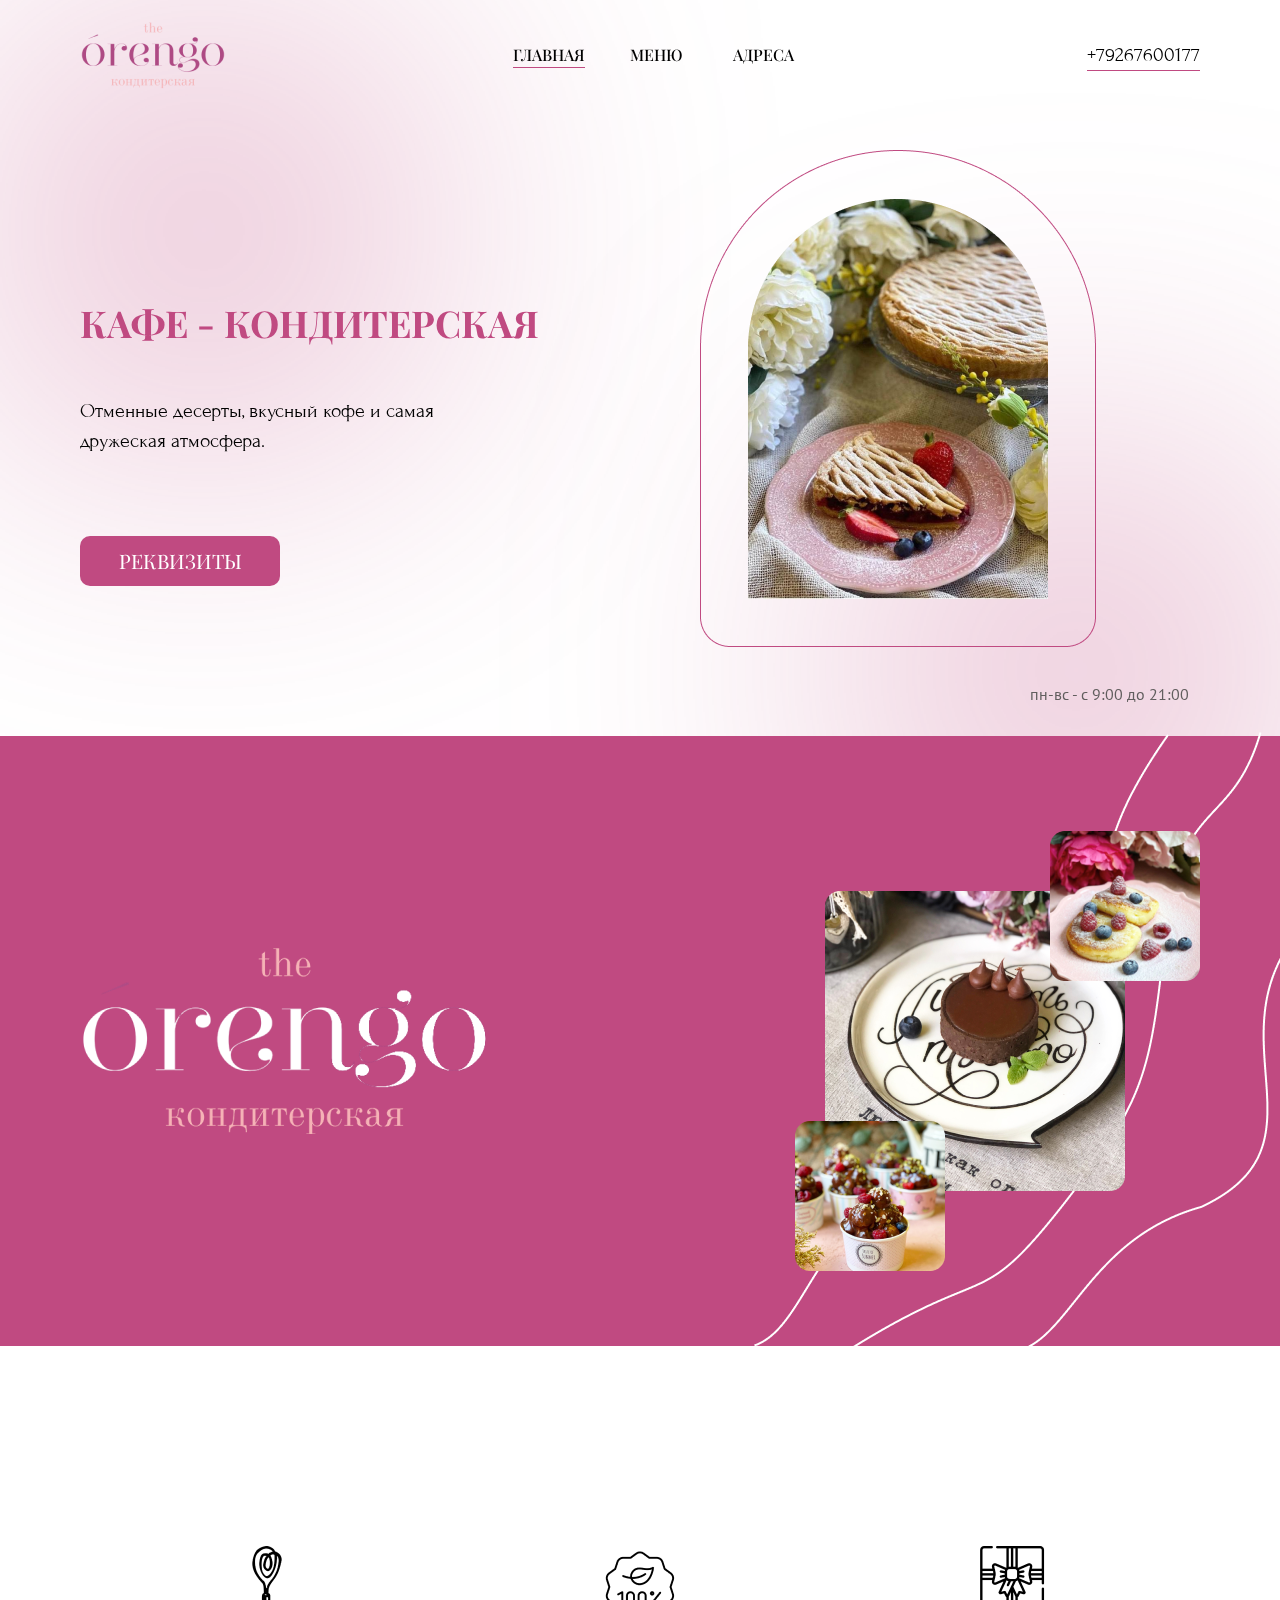
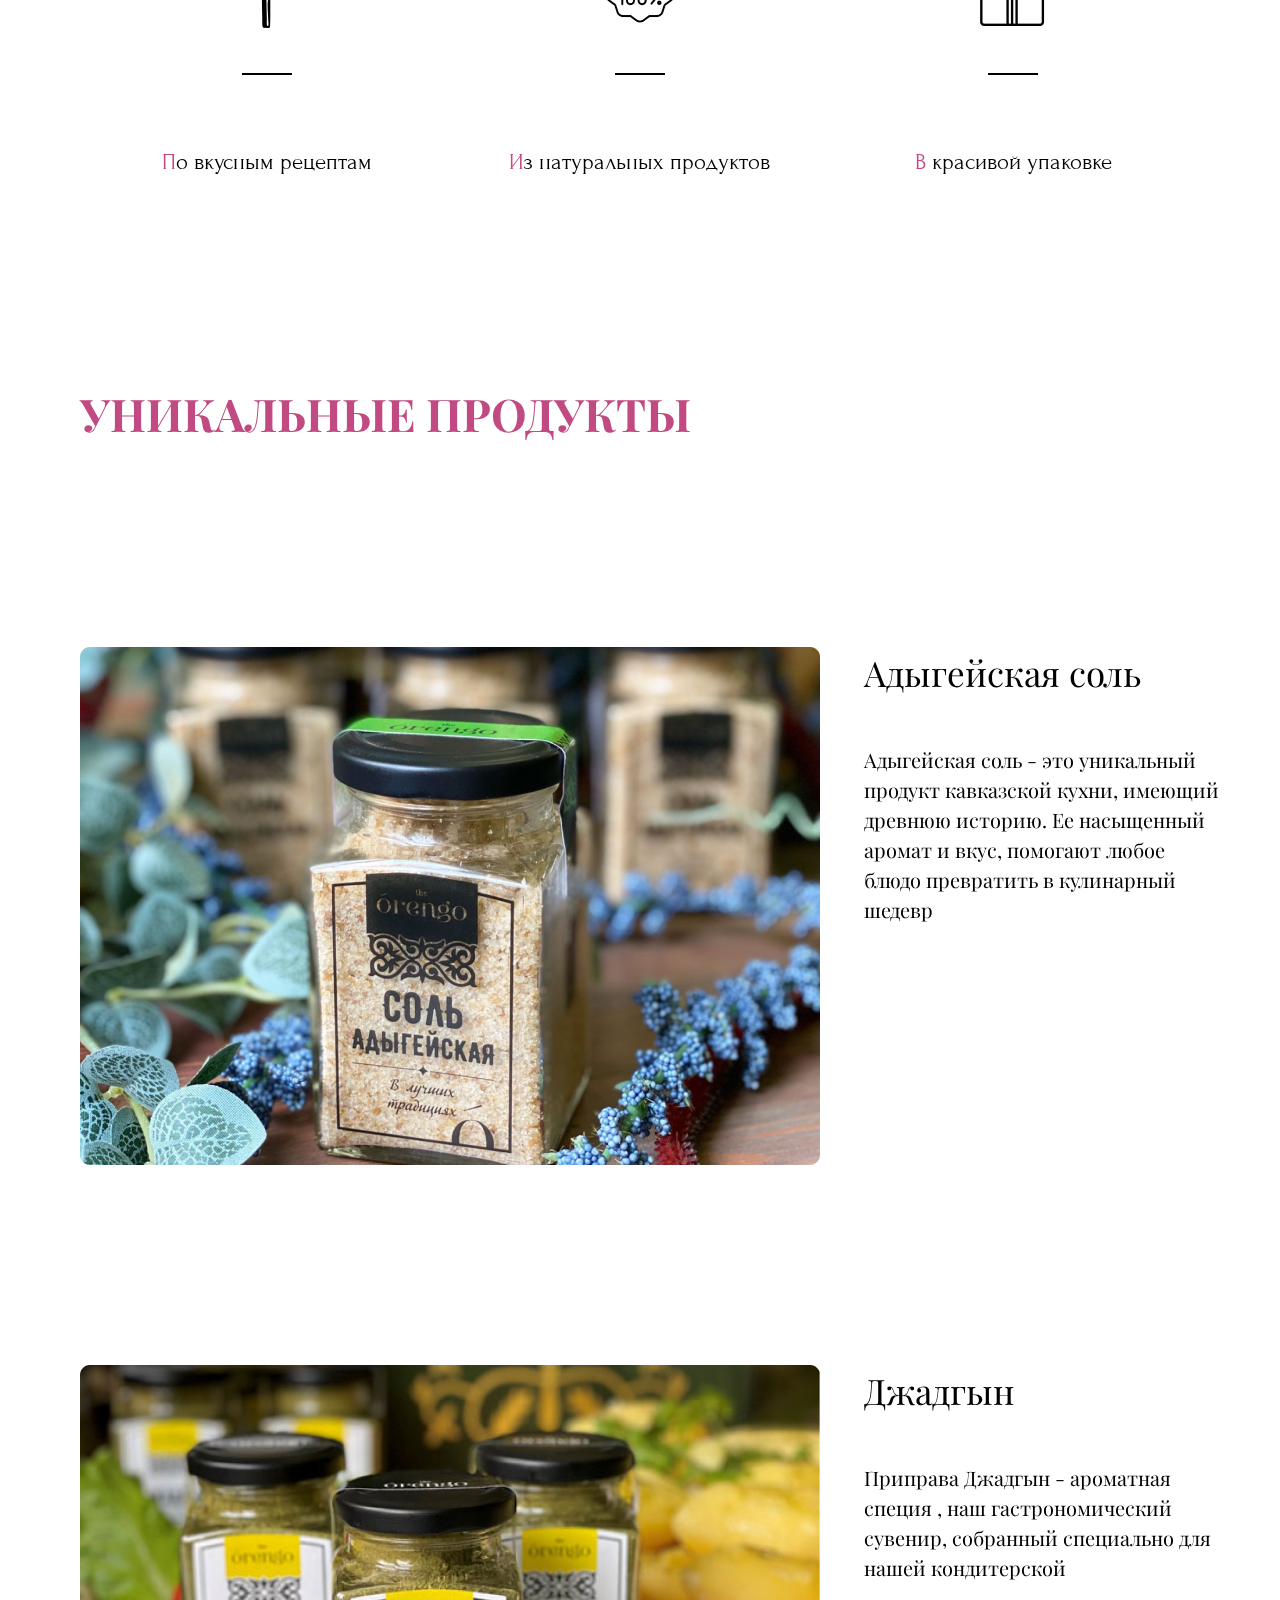
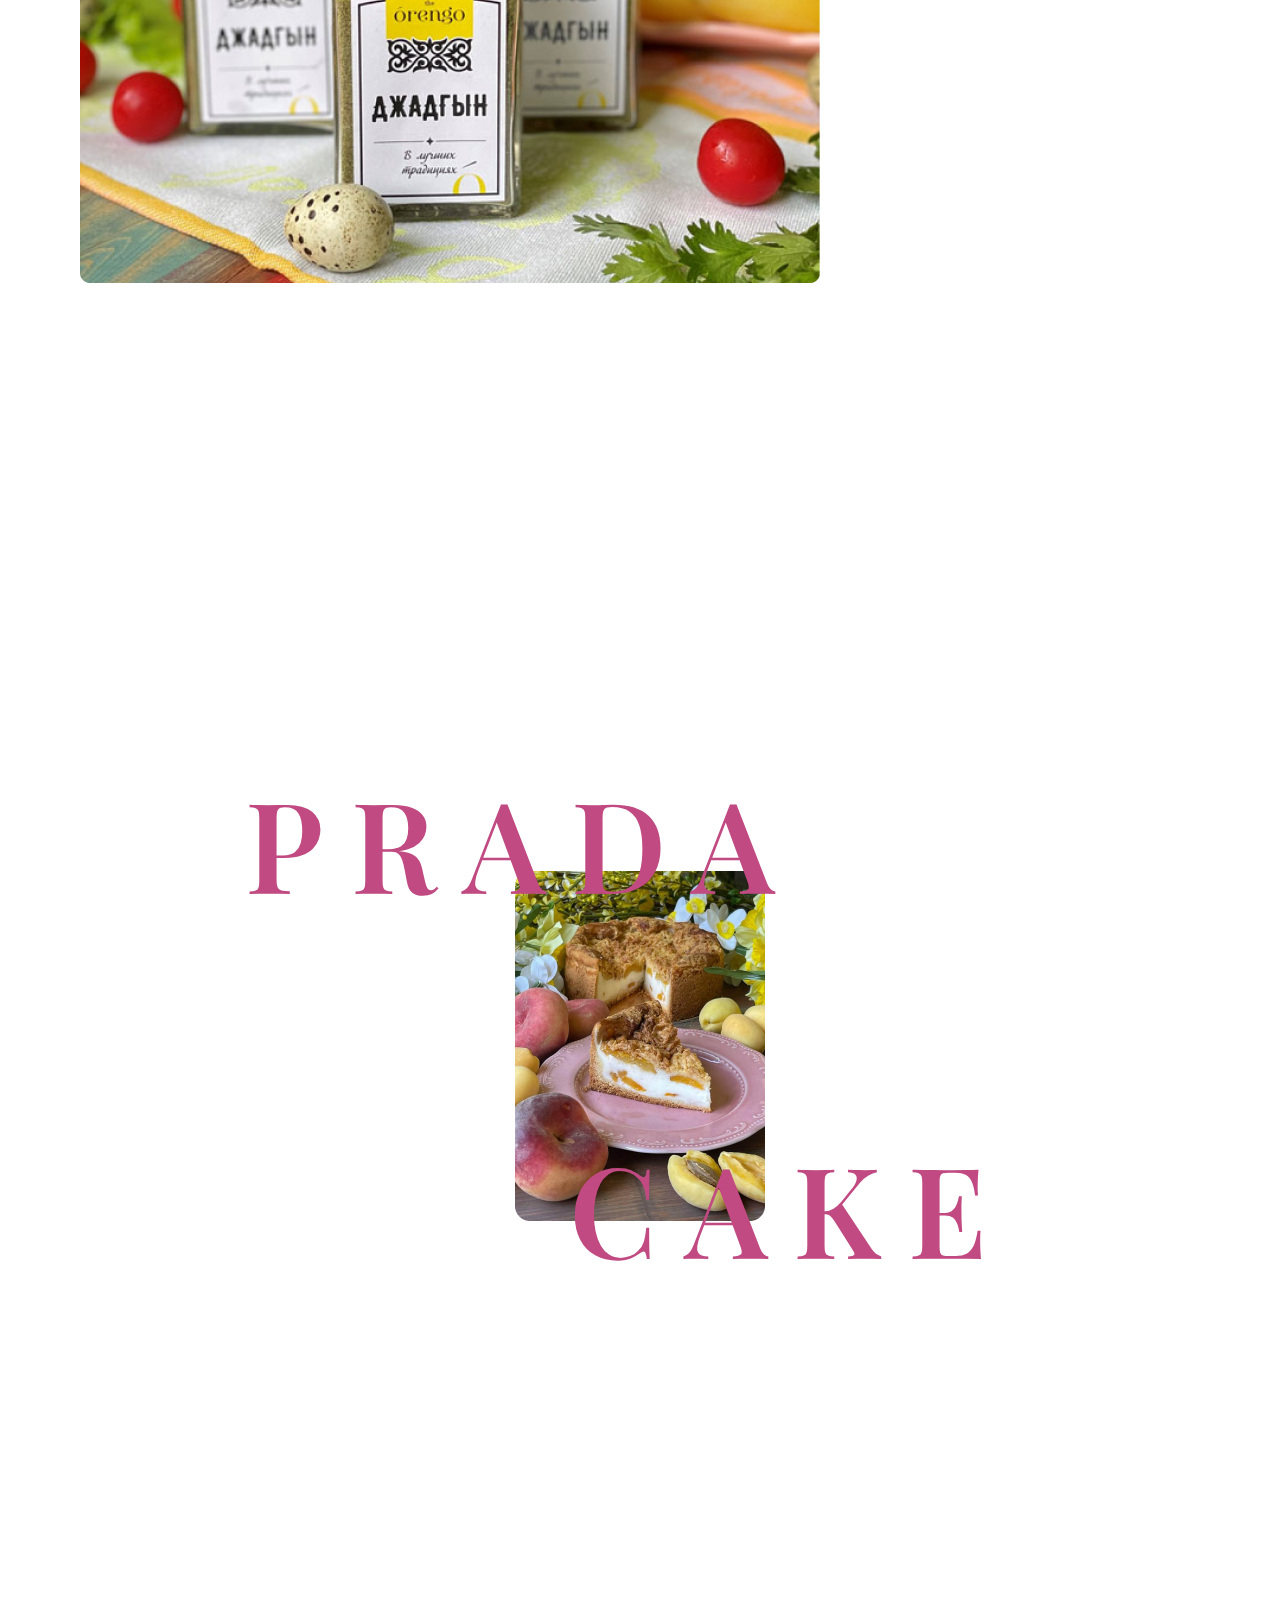
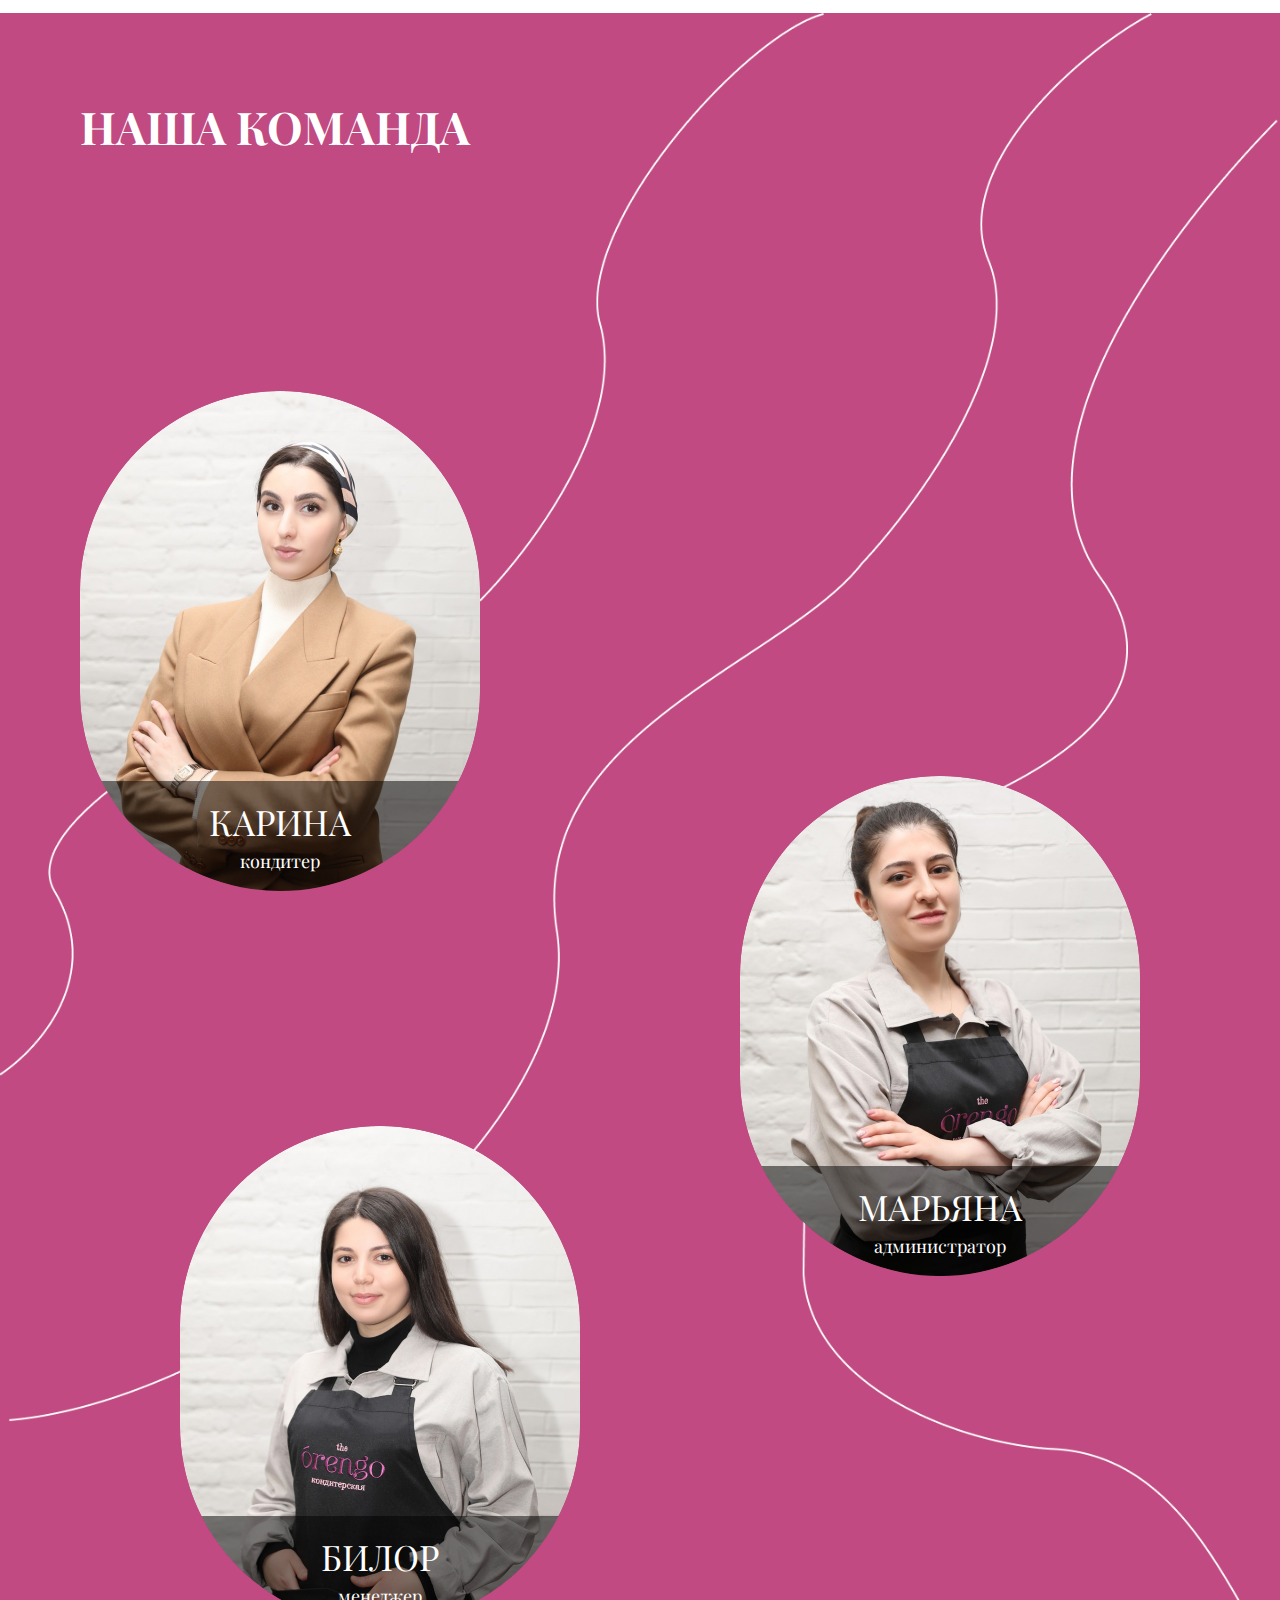
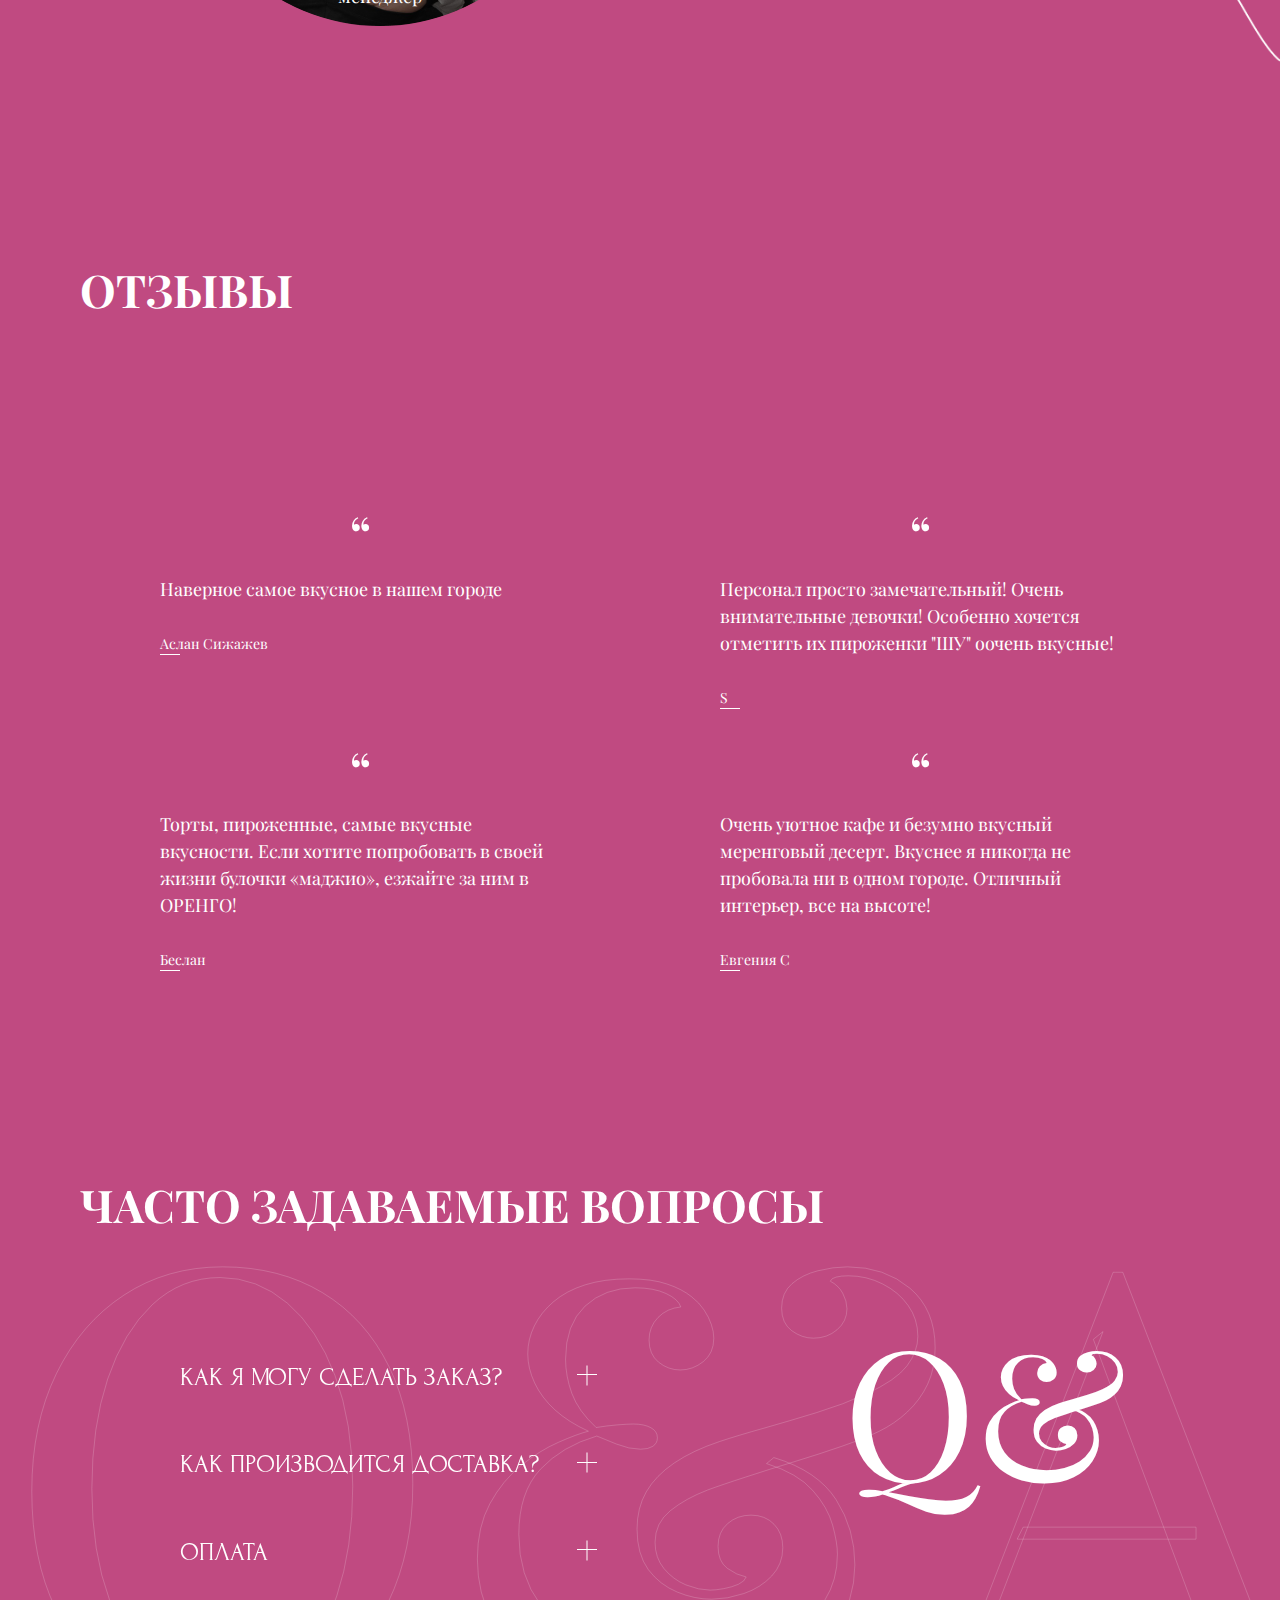
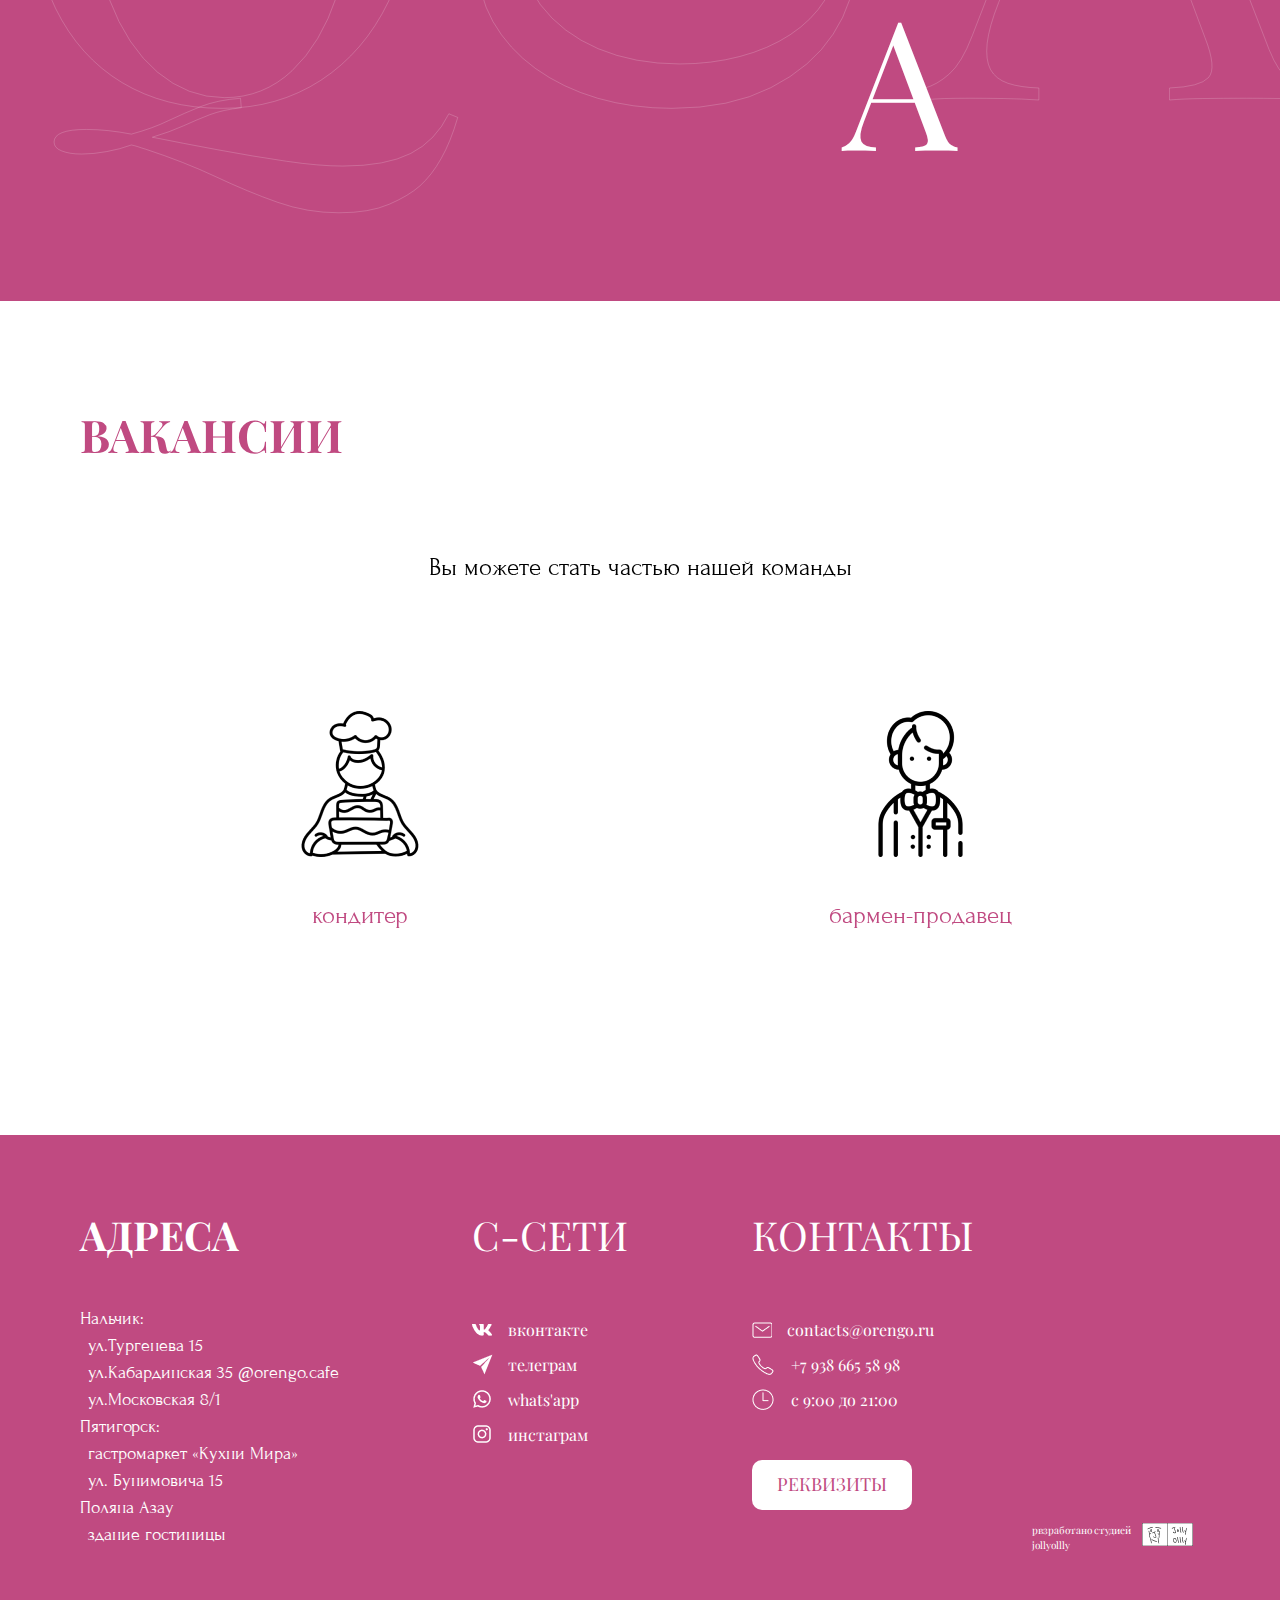
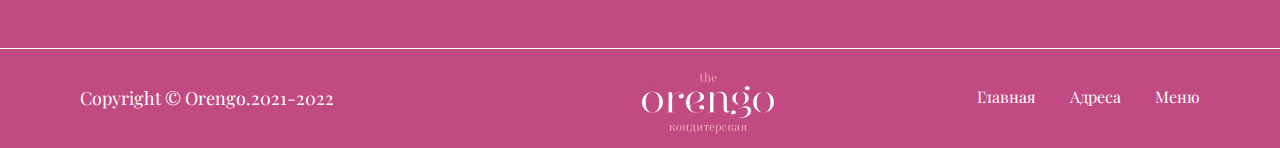
==== index.html @ 6278e7e8 "Add files via upload" ====
<!DOCTYPE html>
<html lang="ru">
<head>
	<meta charset="UTF-8">
	<meta name="viewport" content="width=device-width, initial-scale=1.0">
	<title>Orengo</title>
	<link rel="stylesheet" href="css/general.css">
	<link rel="stylesheet" href="css/main.css">
	<link rel="stylesheet" href="css/responsive.css">
	<link rel="stylesheet" type="text/css" href="slick/slick.css"/>
	<link rel="stylesheet" type="text/css" href="slick/slick-theme.css"/>
	<style>
		::-webkit-scrollbar-button {
		background-image:url('');
		background-repeat:no-repeat;
		width:3px;
		height:0px
		}

		::-webkit-scrollbar-track {
		background-color:rgba(225, 225, 225, 225);
		}

		::-webkit-scrollbar-thumb {
			-webkit-border-radius: 0px;
			border-radius: 50px;
			background-color: rgba(0,0,0,0.5);		
		}

		::-webkit-resizer{
		background-image:url('');
		background-repeat:no-repeat;
		width:3px;
		height:0px
		}

		::-webkit-scrollbar{
			width: 8px;
			height: 10px;
		}
	</style>
</head>
<body>
	<header class="header" id="header">
		<div class="container">
			<div class="header__mobile-btn"><span></span></div>
			<div class="header__wrap">
				<a href="index.html" class="header__logo">
					<span class="header__img"></span>
				</a>

				<nav class="header__nav">
					<ul>
						<a href="index.html" class="header__a header__a-active"><li>Главная</li></a>
						<a href="menu.html" class="header__a"><li>Меню</li></a>
						<a href="#" class="header__a"><li>Адреса</li></a>
					</ul>
				</nav>
				<a href='tel:+79604298000' class="header__phone">
					+79267600177
				</a>
			</div>
			
		</div>
	</header>

	<div class="background">
		<div class="background__blur"></div>
		<div class="background__blur"></div>
	</div>

	<div class="popup__bcg"></div>
	<div class="popup">
		<div class="popup__btn"><span></span></div>
		<h1 class="popup__title">Реквизиты</h1>
		<div class="popup__text-wrap">
			<p class="popup__text"><span class="popup__bold">ООО "ЭФСТОРИ"</span></p>
			<p class="popup__text"><span class="popup__bold">Расчётный счёт:</span></p>
			<p class="popup__text">40702810460330003728</p>
			<p class="popup__text"><span class="popup__bold">ИНН:</span> 0725025394</p>
			<p class="popup__text"><span class="popup__bold">КПП:</span> 072501001</p>
			<p class="popup__text"><span class="popup__bold">ОГРН:</span> 1180726005822</p>
			<p class="popup__text"><span class="popup__bold">Банк:</span> СТАВРОПОЛЬСКОЕ ОТДЕЛЕНИЕ N5230 ПАО СБЕРБАНК</p>
			<p class="popup__text"><span class="popup__bold">БИК:</span> 040702615</p>
			<p class="popup__text"><span class="popup__bold">Кор. счёт:</span></p>
			<p class="popup__text">30101810907020000615</p>
			<p class="popup__text"><span class="popup__bold">Ген.директор:</span> Эфендиева Карина Саварбековна </p>
			<p class="popup__text"><span class="popup__bold">Юр.адрес:</span> 360004, г.Нальчик, ул. Тургенева 15</p>
		</div>

	</div>

	<section class="main" id="main">
		<div class="container">
			<div class="main__wrap">
				<div class="main__first">
					<h1 class="main__title">кафе - кондитерская</h1>
					<div class="main__img-a"></div>
					<p class="main__p">Отменные десерты, вкусный кофе и самая дружеская атмосфера.</p>
					<a href="#" class="main__btn">Реквизиты</a>
					<a href='tel:+79604298000' class="main__btn">Позвонить</a>
				</div>
				<div class="main__second">
					<div class="main__img"></div>
					<div class="main__p2">пн-вс  -  с 9:00 до 21:00</div>
				</div>	
			</div>
			
		</div>
		
	</section>

	<section class="cake" id="cake">
		<div class="container">
			<div class="cake__wrap">
				<div class="cake__first">
					<div class="cake__logo"></div>
				</div>
				<div class="cake__second">
					<div class="cake__imgs">
						<div class="cake__img-a"></div>
						<div class="cake__img1"></div>
						<div class="cake__img2"></div>
						<div class="cake__img3"></div>
					</div>
					<div class="cake__bcg"></div>
				</div>
			</div>
		</div>
	</section>

	<section class="present" id="present">
		<div class="container">
			<div class="present__wrap">
				<div class="present__item">
					<div class="present__icon"></div>
					<div class="present__line"></div>
					<p class="present__p"><span class="present__f">П</span>о вкусным рецептам</p>
				</div>

				<div class="present__item">
					<div class="present__icon"></div>
					<div class="present__line"></div>
					<p class="present__p"><span class="present__f">И</span>з натуральных продуктов</p>
				</div>

				<div class="present__item">
					<div class="present__icon"></div>
					<div class="present__line"></div>
					<p class="present__p"><span class="present__f">В</span> красивой упаковке</p>
				</div>
				
			</div>
		</div>
	</section>

	<section class="products" id="products">
		<div class="container">
			<div class="title products__title">Уникальные продукты</div>
			<div class="products__wrap">
				<div class="products__item">
					<h1 class="products__text-a">Адыгейская соль</h1>
					<div class="products__img"></div>
					<div class="products__text">
						<h1 class="products__text-title">Адыгейская соль</h1>
						<p class="products__p">
							Адыгейская соль - это уникальный продукт кавказской кухни, имеющий древнюю историю. Ее насыщенный аромат и вкус, помогают любое блюдо превратить в кулинарный шедевр
						</p>
					</div>
				</div>
				<div class="products__item">
					<h1 class="products__text-a">Джадгын</h1>
					<div class="products__img"></div>
					<div class="products__text">
						<h1 class="products__text-title">Джадгын</h1>
						<p class="products__p">
							Приправа Джадгын - ароматная специя , наш гастрономический сувенир, собранный специально  для нашей кондитерской
						</p>
					</div>
				</div>
			</div>
		</div>
	</section>

	<section class="slider" id="slider">
		<div class="container slider__parent">
			<div class="slider__text">
				<h1 class="slider__h">PRADA</h1>
				<h1 class="slider__h">CAKE</h1>
			</div>
		</div>
		
		<div class="slider__wrap">
		  <img src="img/slider/1.jpg">
		  <img src="img/slider/2.jpg">
		  <img src="img/slider/3.jpg">
		  <img src="img/slider/4.jpg">
		  <img src="img/slider/5.jpg">
		  <img src="img/slider/6.jpg">
		  <img src="img/slider/7.jpg">
		  <img src="img/slider/8.jpg">
		  <img src="img/slider/9.jpg">
		  <img src="img/slider/10.jpg">
		  <img src="img/slider/11.jpg">
		  <img src="img/slider/12.jpg">
		  <img src="img/slider/13.jpg">
		</div>
	</section>

	<section class="team" id="team">

		<div class="container team__z">
			<h1 class="title team__title">наша команда</h1>
			<div class="team__wrap">
				<div class="team__item">
					<div class="team__img">
						<div class="team__info">
							<h1>Карина</h1>
							<p>кондитер</p>
						</div>
					</div>
				</div>
				<div class="team__item">
					<div class="team__img">
						<div class="team__info">
							<h1>Марьяна</h1>
							<p>администратор</p>
						</div>
					</div>
				</div>
				<div class="team__item">
					<div class="team__img">
						<div class="team__info">
							<h1>Билор</h1>
							<p>менеджер</p>
						</div>
					</div>
				</div>
			</div>
		</div>
		<div class="team__bcg"></div>
	</section>

	<section class="quote" id="qoute">
		<div class="container">
			<h1 class="title quote__title">отзывы</h1>
			<div class="quote__wrap">
				<div class="quote__item">
					<p class="quote__simbol">“</p>
					<p class="quote__text">Наверное самое вкусное в нашем городе </p>
					<div class="quote__name">
						<p>Аслан Сижажев</p>
						<div class="quote__line"></div>
					</div>
				</div>
				<div class="quote__item">
					<p class="quote__simbol">“</p>
					<p class="quote__text">Персонал просто замечательный! Очень внимательные девочки! Особенно хочется отметить их пироженки "ШУ" оочень вкусные! </p>
					<div class="quote__name">
						<p>S</p>
						<div class="quote__line"></div>
					</div>
				</div>
				<div class="quote__item">
					<p class="quote__simbol">“</p>
					<p class="quote__text">Торты, пироженные, самые вкусные вкусности. Если хотите попробовать в своей жизни булочки «маджио», езжайте за ним в ОРЕНГО! </p>
					<div class="quote__name">
						<p>Беслан</p>
						<div class="quote__line"></div>
					</div>
				</div>
				<div class="quote__item">
					<p class="quote__simbol">“</p>
					<p class="quote__text">Очень уютное кафе и безумно вкусный меренговый десерт. Вкуснее я никогда не пробовала ни в одном городе. Отличный интерьер, все на высоте!</p>
					<div class="quote__name">
						<p>Евгения С</p>
						<div class="quote__line"></div>
					</div>
				</div>
			</div>
		</div>
	</section>

	<section class="ques" id="ques">

		<p class="ques__bcg">Q&A</p>
		<div class="container ques__parent">
			<div class="ques__bcg2">Q&</br>A</div>
			<h1 class="title ques__title">Часто задаваемые вопросы</h1>
			<div class="ques__wrap">
				<div class="ques__item">
					<div class="ques__up">
						<h1 class="ques__question">как я могу сделать заказ?</h1>
						<div class="ques__btn">
							<div class="ques__span"></div>
						</div>
					</div>
					<div class="ques__down">
						<p>Вам нужно просто написать заявку в WhatsApp</br> по телефону : +7 926 760-01-77</p>
					</div>
				</div>

				<div class="ques__item">
					<div class="ques__up">
						<h1 class="ques__question">как производится доставка?</h1>
						<div class="ques__btn">
							<div class="ques__span"></div>
						</div>
					</div>
					<div class="ques__down">
						<p>Доставка в городе от 100 до 200 рублей</p>
					</div>
				</div>

				<div class="ques__item">
					<div class="ques__up">
						<h1 class="ques__question">Оплата</h1>
						<div class="ques__btn">
							<div class="ques__span"></div>
						</div>
					</div>
					<div class="ques__down">
						<p>Оплата при получении ЗАКАЗА</p>
					</div>
				</div>
			</div>
		</div>
		<div class="ques__blind"></div>
	</section>

	<section class="job" id="job">
		<div class="container">
			<div class="title job__title">вакансии</div>
			<div class="job__p">Вы можете стать частью нашей команды</div>
			<div class="job__wrap">
				<div class="job__item">
					<div class="job__icon"></div>
					<div class="job__text">кондитер</div>
				</div>

				<div class="job__item">
					<div class="job__icon"></div>
					<div class="job__text">бармен-продавец</div>
				</div>
			</div>
		</div>
	</section>

	<footer class="footer" id='footer'>
		<div class="container">
			<div class="footer__up">
				<div class="footer__item">
					<h1 class="footer__title">Адреса</h1>
					<div class="footer__adress">
						<p class="footer__text1">Нальчик:</p>
						<div class="footer__text2">
							<p>ул.Тургенева 15</p>
							<p>ул.Кабардинская 35 @orengo.cafe </p>
							<p>ул.Московская 8/1</p>
						</div>
					</div>
					<div class="footer__adress">
						<p class="footer__text1">Пятигорск:</p>
						<div class="footer__text2">
							<p>гастромаркет «Кухни Мира» </p>
							<p>ул. Бунимовича 15 </p>
						</div>
					</div>
					<div class="footer__adress">
						<p class="footer__text1">Поляна Азау</p>
						<div class="footer__text2">
							<p>здание гостиницы </p>
						</div>
					</div>
				</div>

				<div class="footer__item">
					<div class="footer__title">С-сети</div>
					<div class="footer__links">
						<a href="#" class="footer__link">
							<span class="footer__icon"></span>
							<span class="footer__text">вконтакте</span>
						</a>

						<a href="#" class="footer__link">
							<span class="footer__icon"></span>
							<span class="footer__text">телеграм</span>
						</a>

						<a href="#" class="footer__link">
							<span class="footer__icon"></span>
							<span class="footer__text">whats'app</span>
						</a>

						<a href="#" class="footer__link">
							<span class="footer__icon"></span>
							<span class="footer__text">инстаграм</span>
						</a>
					</div>
				</div>

				<div class="footer__item">
					<div class="footer__title">Контакты</div>
					<div class="footer__links">
						<a href="#" class="footer__link">
							<span class="footer__icon"></span>
							<span class="footer__text">contacts@orengo.ru</span>
						</a>

						<a href="#" class="footer__link">
							<span class="footer__icon"></span>
							<span class="footer__text">+7 938 665 58 98</span>
						</a>

						<a href="#" class="footer__link">
							<span class="footer__icon"></span>
							<span class="footer__text">с 9:00  до  21:00</span>
						</a>
					</div>
					<div class="footer__btn">реквизиты</div>
				</div>

				<div class="footer__item">
					<p>рвзработано студией jollyollly</p>
					<a href="https://majorttom.github.io/majorTtom.github.io-jollyollly/#" class="footer__jo"></a>
				</div>
			</div>
		</div>

		<div class="footer__down">
			<div class="container">
				<div class="footer__down-wrap">
					<div class="footer__down-item">
						<p class="footer__down-autor">Copyright © Orengo.2021-2022</p>
					</div>

					<div class="footer__down-item">
						<div class="footer__down-logo"></div>
					</div>

					<div class="footer__down-item">
						<div class="footer__down-nav">
							<a href="index.html" class="footer__down-link">главная</a>
							<a href="#" class="footer__down-link">адреса</a>
							<a href="menu.html" class="footer__down-link">меню</a>
						</div>
					</div>
				</div>
			</div>
		</div>
	</footer>
	
	<script src="js/jquery-3.3.1.min.js"></script>
	<script type="text/javascript" src="slick/slick.min.js"></script>
	<script src="js/main.js"></script>

	<script type="text/javascript">
		$(document).ready(function(){
			$('.slider__wrap').slick({
				dots: true,
				infinite: true,
				arrows: false,
				fade: true,
				speed: 1500,
				cssEase: 'linear',
				autoplay: true,
				autoplaySpeed: 2500
			});
		});
	</script>
</body>
</html>
---- css/general.css ----
@import url("https://fonts.googleapis.com/css2?family=Forum&family=PT+Sans:ital,wght@0,400;0,700;1,400&family=Playfair+Display:ital,wght@0,400;0,500;0,600;0,700;0,800;0,900;1,400;1,600&display=swap");
*,
*::before,
*::after {
  box-sizing: border-box;
}

/* Remove default padding */
ul[class],
ol[class] {
  padding: 0;
}

/* Remove default margin */
body,
h1,
h2,
h3,
h4,
p,
ul[class],
ol[class],
li,
figure,
figcaption,
blockquote,
dl,
dd,
ul,
li {
  margin: 0;
  padding: 0;
}

li {
  display: block;
}

/* Set core body defaults */
body {
  /*min-height: 100vh;*/
  scroll-behavior: smooth;
  text-rendering: optimizeSpeed;
  line-height: 1.5;
  font-family: 'Playfair Display', sans-serif;
}

/* Remove list styles on ul, ol elements with a class attribute */
ul[class],
ol[class] {
  list-style: none;
}

/* A elements that don't have a class get default styles */
a:not([class]) {
  text-decoration-skip-ink: auto;
}

a {
  text-decoration: none;
}

/* Make images easier to work with */
img {
  /*  max-width: 100%;*/
  display: block;
}

/* Natural flow and rhythm in articles by default */
article > * + * {
  margin-top: 1em;
}

/* Inherit fonts for inputs and buttons */
input,
button,
textarea,
select {
  font: inherit;
}

/* Remove all animations and transitions for people that prefer not to see them */
@media (prefers-reduced-motion: reduce) {
  * {
    animation-duration: 0.01ms !important;
    animation-iteration-count: 1 !important;
    transition-duration: 0.01ms !important;
    scroll-behavior: auto !important;
  }
}
.container {
  width: 100%;
  max-width: 1120px;
  margin: 0 auto;
}

section,
header,
footer {
  z-index: 5;
  position: relative;
}

.header {
  margin-top: 20px;
  font-family: 'Forum', sans-serif;
  /**/
  /* .header__nav */
  /* .header__a */
  /**/
  /**/
  /* .header__logo */
  /**/
  /* .header__phone */
}
.header__mobile-btn {
  display: none;
}
.header__nav ul {
  grid-template-columns: 1fr 1fr 1fr;
  grid-column-gap: 35px;
  display: grid;
}
.header__a {
  text-align: center;
  color: #000;
  font-size: 16px;
  font-family: 'Playfair Display', sans-serif;
  font-weight: 500;
  text-transform: uppercase;
  transition: .5s ease;
}
.header__a:hover {
  opacity: .5;
}
.header__a-active {
  border-bottom: 1px solid #C04A81;
}
.header__wrap {
  display: flex;
  width: 100%;
  height: 70px;
  justify-content: space-between;
  align-items: center;
}
.header__logo {
  width: 145px;
  height: 71px;
  display: block;
  background-image: url(../img/logo-header.png);
  background-position: center;
  background-repeat: no-repeat;
  background-size: contain;
}
.header__phone {
  cursor: pointer;
  font-size: 20px;
  font-weight: 400;
  color: #000;
  border-bottom: 1px solid #C04A81;
  transition: .5s ease;
}
.header__phone:hover {
  opacity: .5;
}

.popup {
  z-index: 100;
  margin: 0 auto;
  display: none;
  left: 0;
  right: 0;
  top: 5%;
  background-color: #fff;
  width: 90vw;
  height: 90vh;
  position: fixed;
  text-align: center;
  /**/
  /* .popup__btn */
  /* .popup__title */
  /* .popup__text-wrap */
  /* .popup__text */
  /* .popup__bold */
}
.popup__bcg {
  display: none;
  z-index: 99;
  top: 0;
  left: 0;
  width: 100%;
  height: 100%;
  position: fixed;
  background-color: rgba(0, 0, 0, 0.5);
}
.popup__btn {
  cursor: pointer;
  margin-top: 20px;
  cursor: pointer;
  top: 20px;
  right: 45px;
  transform: rotate(45deg);
  width: 50px;
  height: 50px;
  position: absolute;
  display: block;
  align-items: center;
  justify-content: center;
}
.popup__btn:hover span {
  opacity: .5;
}
.popup__btn span {
  width: 35px;
  margin: 0 auto;
  top: 40%;
  left: 0;
  right: 0;
  height: 2px;
  background-color: #C04A81;
  display: block;
  content: "";
  position: absolute;
  transition: .5s ease;
}
.popup__btn span:before {
  width: 35px;
  margin: 0 auto;
  top: 40%;
  left: 0;
  right: 0;
  height: 2px;
  background-color: #C04A81;
  display: block;
  content: "";
  position: absolute;
  transition: .5s ease;
  transform: rotate(90deg);
}
.popup__title {
  text-transform: uppercase;
  font-weight: 500;
  margin-top: 40px;
  color: #C04A81;
  font-size: 40px;
  font-family: 'Playfair Display', sans-serif;
}
.popup__text-wrap {
  margin-top: 40px;
}
.popup__text {
  font-size: 25px;
}
.popup__bold {
  font-weight: bold;
}

.background {
  z-index: 1;
  top: 0;
  display: flex;
  width: 100vw;
  top: 0;
  position: fixed;
  height: 100vh;
  /* .background__blur1 */
}
.background__blur {
  border-radius: 50%;
  width: 280px;
  height: 280px;
  display: block;
  background-color: #C04A81;
  filter: blur(200px);
}
.background__blur:first-child {
  position: absolute;
  left: 5%;
  top: 10%;
}
.background__blur:last-child {
  position: absolute;
  right: 5%;
  bottom: 10%;
}

.footer {
  background-color: #C04A81;
  /* .footer__up */
  /* .footer__item */
  /* .footer__title */
  /* .footer__adress */
  /* .footer__text1 */
  /* .footer__text2 */
  /* .footer__links */
  /* .footer__link */
  /* .footer__icon */
  /* .footer__text */
  /* .footer__btn */
  /* .footer__jo */
  /* .footer__down */
  /* .footer__down-wrap */
  /* .footer__down-item */
  /* .footer__down-autor */
  /* .footer__down-logo */
  /* .footer__down-nav */
  /* .footer__down-link */
}
.footer__up {
  margin-bottom: 100px;
  display: grid;
  grid-template-columns: 35% 25% 25% 15%;
}
.footer__item {
  margin-top: 70px;
}
.footer__item:nth-child(2) .footer__links .footer__link:first-child .footer__icon {
  background-image: url(../img/vk.png);
  height: 12px !important;
}
.footer__item:nth-child(2) .footer__links .footer__link:nth-child(2) .footer__icon {
  background-image: url(../img/telegram.png);
}
.footer__item:nth-child(2) .footer__links .footer__link:nth-child(3) .footer__icon {
  background-image: url(../img/whtsp.png);
}
.footer__item:nth-child(2) .footer__links .footer__link:last-child .footer__icon {
  background-image: url(../img/inst.png);
}
.footer__item:nth-child(3) .footer__links .footer__link {
  width: 182px;
}
.footer__item:nth-child(3) .footer__links .footer__text {
  width: 150px;
}
.footer__item:nth-child(3) .footer__links .footer__link:first-child .footer__icon {
  height: 16px;
  background-image: url(../img/letter.png);
}
.footer__item:nth-child(3) .footer__links .footer__link:nth-child(2) .footer__icon {
  background-image: url(../img/phone.png);
}
.footer__item:nth-child(3) .footer__links .footer__link:last-child .footer__icon {
  background-image: url(../img/clock.png);
}
.footer__item:last-child {
  align-self: end;
  display: grid;
  width: 220px;
  grid-template-columns: 1fr 1fr;
  height: 25px;
}
.footer__item:last-child p {
  font-size: 10px;
  color: #fff;
  text-transform: lowercase;
}
.footer__title {
  margin-bottom: 40px;
  font-size: 40px;
  color: #fff;
  text-transform: uppercase;
  font-family: 'Playfair Display', sans-serif;
}
.footer__adress {
  font-size: 18px;
  font-family: 'Forum', sans-serif;
  color: #fff;
}
.footer__text2 {
  margin-left: 8px;
}
.footer__links {
  width: 165px;
  display: flex;
  flex-direction: column;
}
.footer__link {
  margin-top: 15px;
  color: #fff;
  display: flex;
  height: 20px;
  justify-content: space-around;
  width: 120px;
  align-items: center;
  flex-direction: row;
  transition: .5s ease;
}
.footer__link:hover {
  opacity: .5;
}
.footer__icon {
  background-repeat: no-repeat;
  width: 25px;
  height: 22px;
  display: block;
}
.footer__text {
  width: 100px;
  margin-left: 15px;
  text-align: left;
}
.footer__btn {
  cursor: pointer;
  margin-top: 50px;
  font-family: 'Playfair Display', sans-serif;
  color: #C04A81;
  width: 160px;
  height: 50px;
  background-color: #fff;
  display: grid;
  justify-content: center;
  align-items: center;
  border-radius: 10px;
  font-size: 18px;
  text-transform: uppercase;
  transition: .5s ease;
}
.footer__btn:hover {
  letter-spacing: 1px;
}
.footer__jo {
  width: 51px;
  height: 23px;
  display: block;
  background-image: url(../img/l1.png);
  background-repeat: no-repeat;
  transition: .5s ease;
}
.footer__jo:hover {
  opacity: .5;
}
.footer__down {
  color: #fff;
  border-top: 1px solid #fff;
  height: 100px;
  align-items: center;
  display: flex;
}
.footer__down-wrap {
  display: flex;
  flex-direction: row;
  justify-content: space-between;
}
.footer__down-item {
  position: relative;
}
.footer__down-autor {
  font-family: 'Playfair Display', sans-serif;
  font-size: 18px;
}
.footer__down-logo {
  position: absolute;
  top: -15px;
  display: block;
  width: 135px;
  height: 67px;
  background-image: url(../img/logo-footer.png);
  background-repeat: no-repeat;
}
.footer__down-link {
  margin-left: 30px;
  text-transform: capitalize;
  font-family: 'Playfair Display', sans-serif;
  font-size: 16px;
  color: #fff;
  transition: .5s ease;
}
.footer__down-link:hover {
  opacity: .5;
}

.popup__active {
  display: block;
}
.popup__active__btn {
  display: block;
}
.popup__active__bcg {
  display: block;
}
---- css/main.css ----
.title {
  text-transform: uppercase;
  font-family: 'Playfair Display', sans-serif;
  font-size: 45px;
  font-weight: bold;
}

.main {
  margin-top: 60px;
  /**/
  /* .main__first */
  /* .main__title */
  /* .main__p */
  /* .main__btn */
  /* .main__second */
  /* .main__img */
  /**/
  /* .main__p2 */
}
.main__wrap {
  display: flex;
}
.main__first {
  width: 100%;
}
.main__title {
  margin-top: 145px;
  font-family: 'Playfair Display', sans-serif;
  text-transform: uppercase;
  color: #C04A81;
  font-size: 37px;
  font-weight: bold;
}
.main__p {
  margin-top: 45px;
  font-family: 'Forum', sans-serif;
  font-size: 20px;
  font-weight: 400;
  width: 440px;
}
.main__btn {
  margin-top: 80px;
  text-transform: uppercase;
  font-size: 20px;
  font-family: 'Playfair Display', sans-serif;
  width: 200px;
  height: 50px;
  display: flex;
  justify-content: center;
  align-items: center;
  color: #fff;
  background-color: #C04A81;
  border-radius: 10px;
  transition: .5s ease;
}
.main__btn:hover {
  letter-spacing: 1px;
}
.main__btn:last-child {
  display: none;
}
.main__second {
  width: 100%;
  display: grid;
}
.main__img {
  background-image: url(../img/1.png);
  width: 396px;
  height: 497px;
  margin-left: 60px;
}
.main__img-a {
  display: none;
}
.main__p2 {
  margin-top: 35px;
  justify-self: self-end;
  width: 170px;
  color: #615E5E;
  font-size: 16px;
  font-family: 'PT Sans', sans-serif;
  padding-bottom: 30px;
}

.cake {
  display: flex;
  align-items: center;
  height: 610px;
  background-color: #C04A81;
  /**/
  /* .cake__first */
  /* .cake__logo */
  /* .cake__second */
  /* .cake__imgs */
  /**/
  /* .cake__img1 */
  /* .cake__img2 */
  /* .cake__img3 */
  /* .cake__bcg */
}
.cake__wrap {
  display: flex;
  justify-content: center;
  align-items: center;
}
.cake__first {
  display: flex;
  justify-content: flex-start;
  width: 100%;
}
.cake__logo {
  background-image: url(../img/logo-w.png);
  width: 410px;
  height: 200px;
  display: block;
}
.cake__second {
  width: 100%;
  display: flex;
  justify-content: flex-end;
  position: relative;
}
.cake__imgs {
  position: relative;
  width: 375px;
  z-index: 2;
}
.cake__img-a {
  display: none;
}
.cake__img1 {
  position: absolute;
  right: 0;
  top: -60px;
  width: 150px;
  height: 150px;
  display: block;
  background-image: url(../img/2.png);
}
.cake__img2 {
  width: 300px;
  height: 300px;
  display: block;
  background-image: url(../img/3.png);
}
.cake__img3 {
  position: absolute;
  left: -30px;
  bottom: -80px;
  width: 150px;
  height: 150px;
  display: block;
  background-image: url(../img/4.png);
}
.cake__bcg {
  background-image: url(../img/lines.png);
  display: block;
  width: 100%;
  height: 100%;
  position: absolute;
  z-index: 1;
  height: 620px;
  bottom: -161px;
  right: -114px;
}

.present {
  /* .present__wrap */
  /* .present__item */
  /* .present__icon */
  /* .present__line */
  /* .present__p */
  /**/
}
.present__wrap {
  display: grid;
  grid-template-columns: 1fr 1fr 1fr;
}
.present__item {
  margin-top: 200px;
}
.present__item:first-child .present__icon {
  background-image: url(../img/i1.png);
}
.present__item:nth-child(2) .present__icon {
  background-image: url(../img/i2.png);
}
.present__item:last-child .present__icon {
  background-image: url(../img/i3.png);
}
.present__icon {
  margin-bottom: 45px !important;
  margin: 0 auto;
  width: 82px;
  display: block;
  background-repeat: no-repeat;
  height: 82px;
}
.present__line {
  margin: 0 auto;
  display: block;
  width: 50px;
  height: 2px;
  background-color: #000;
}
.present__p {
  font-family: 'Forum', sans-serif;
  font-size: 23px;
  margin-top: 70px;
  margin-bottom: 200px;
  text-align: center;
}
.present__f {
  color: #C04A81;
}

.products {
  padding-bottom: 100px;
  /* .products__title */
  /* .products__wrap */
  /* .products__item */
  /**/
  /* .products__img */
  /* .products__text */
  /* .products__text-title */
  /* .products__p */
}
.products__title {
  color: #C04A81;
}
.products__item {
  margin-top: 200px;
  display: grid;
  grid-template-columns: 70% 30%;
}
.products__item:first-child .products__img {
  background-image: url(../img/5.jpg);
}
.products__item:last-child .products__img {
  background-image: url(../img/6.jpg);
}
.products__text-a {
  display: none;
}
.products__img {
  width: 740px;
  height: 518px;
  display: block;
}
.products__text {
  width: 360px;
}
.products__text-title {
  font-family: 'Playfair Display', sans-serif;
  font-size: 35px;
  font-weight: 100;
}
.products__p {
  margin-top: 45px;
  font-family: 'Playfair Display', sans-serif;
  font-size: 20px;
  width: 360px;
}

.slider {
  display: grid;
  height: 1000px;
  align-items: center;
  justify-content: center;
}

.team {
  position: relative;
  display: grid;
  background-color: #C04A81;
  /**/
  /**/
  /* .team__title */
  /* .team__wrap */
  /* .team__item */
  /* .team__img */
  /**/
}
.team__bcg {
  display: block;
  z-index: 1;
  background-image: url(../img/lines2.png);
  background-repeat: no-repeat;
  background-size: contain;
  position: absolute;
  top: 0;
  right: 0;
  width: 100%;
  height: 100%;
}
.team__z {
  z-index: 5;
}
.team__title {
  color: #fff;
  margin-top: 80px;
}
.team__wrap {
  z-index: 5;
  margin: 230px auto;
  display: grid;
  grid-template-columns: 1fr 1fr;
}
.team__item {
  width: 400px;
  height: 500px;
  border-radius: 200px;
  overflow: hidden;
  transition: .5s ease;
}
.team__item:first-child {
  grid-area: 1/1/2/2;
}
.team__item:first-child .team__img {
  background-image: url(../img/pr.png);
}
.team__item:nth-child(2) {
  margin-left: 100px;
  margin-top: 385px;
  grid-area: 1/2/3/4;
}
.team__item:nth-child(2) .team__img {
  background-image: url(../img/pr2.png);
}
.team__item:last-child {
  margin-top: 235px;
  margin-left: 100px;
  grid-area: 2/1/3/2;
}
.team__item:last-child .team__img {
  background-image: url(../img/pr3.png);
}
.team__item:hover .team__img {
  background-size: 104%;
}
.team__item:hover .team__info {
  opacity: 0;
}
.team__img {
  background-size: 100%;
  cursor: pointer;
  overflow: hidden;
  background-repeat: no-repeat;
  width: 400px;
  height: 500px;
  display: block;
  position: relative;
  transition: .5s ease;
}
.team__img:hover .team__info {
  opacity: 0;
}
.team__info {
  transition: .5s ease;
  text-align: center;
  font-family: 'Playfair Display', sans-serif;
  width: 400px;
  bottom: 0;
  height: 110px;
  border-bottom-left-radius: 200px;
  border-bottom-right-radius: 200px;
  position: absolute;
  z-index: 2;
  background-color: rgba(0, 0, 0, 0.5);
  display: block;
}
.team__info h1 {
  color: #fff;
  margin-top: 15px;
  font-size: 35px;
  font-weight: 100;
  text-transform: uppercase;
}
.team__info p {
  color: #fff;
  font-size: 18px;
  text-transform: lowercase;
}

.quote {
  font-family: 'Playfair Display', sans-serif;
  color: #fff;
  background-color: #C04A81;
  /* .quote__title */
  /* .quote__wrap */
  /* .quote__item */
  /* .quote__simbol */
  /* .quote__text */
  /* .quote__name */
  /* .quote__line */
}
.quote__title {
  color: #fff;
}
.quote__wrap {
  margin-top: 170px;
  padding-bottom: 200px;
  display: grid;
  grid-template-columns: 1fr 1fr;
  grid-row-gap: 20px;
}
.quote__item {
  width: 400px;
  margin: 0 auto;
}
.quote__simbol {
  text-align: center;
  font-size: 55px;
}
.quote__text {
  font-size: 18px;
}
.quote__name {
  margin-top: 30px;
  font-size: 14px;
}
.quote__line {
  display: block;
  width: 20px;
  height: 1px;
  background-color: #fff;
}

.ques {
  position: relative;
  background-color: #C04A81;
  height: 730px;
  /**/
  /* .ques__bcg */
  /* .ques__parent */
  /* .ques__bcg2 */
  /* .ques__title */
  /* .ques__wrap */
  /* .ques__item */
  /**/
  /* .ques__up */
  /* .ques__question */
  /* .ques__btn */
  /* .ques__span */
  /* .ques__down */
}
.ques__blind {
  top: 0;
  position: absolute;
  width: 100%;
  height: 100%;
  display: block;
  z-index: 5;
}
.ques__bcg {
  -webkit-text-stroke: 1px #ffffff2e;
  -webkit-text-fill-color: #ffffff00;
  bottom: 0;
  font-size: 600px;
  position: absolute;
  color: rgba(255, 255, 255, 0.25);
}
.ques__parent {
  z-index: 8;
  position: relative;
}
.ques__bcg2 {
  z-index: -1;
  font-weight: 400;
  position: absolute;
  right: 0;
  top: 100px;
  color: #fff;
  font-size: 180px;
  width: 357px;
}
.ques__title {
  color: #fff;
}
.ques__wrap {
  z-index: 6;
  margin-top: 100px;
  margin-left: 100px;
}
.ques__item {
  width: 440px;
  margin-top: 30px;
}
.ques__item-active .ques__down {
  display: grid;
}
.ques__item-active .ques__up {
  background-color: #fff;
}
.ques__item-active .ques__question {
  color: #C04A81;
  margin-left: 20px;
}
.ques__item-active .ques__span, .ques__item-active .ques__span:before {
  background-color: #C04A81;
}
.ques__item-active .ques__span {
  transform: rotate(45deg);
}
.ques__up {
  display: grid;
  grid-template-columns: 90% 10%;
  align-items: center;
}
.ques__question {
  transition: 1s ease;
  margin-top: 20px;
  cursor: pointer;
  font-family: 'Forum', sans-serif;
  font-size: 25px;
  color: #fff;
  text-transform: uppercase;
  font-weight: normal;
}
.ques__btn {
  margin-top: 20px;
  cursor: pointer;
  width: 50%;
  height: 50%;
  display: flex;
  align-items: center;
  justify-content: center;
  position: relative;
}
.ques__span {
  width: 20px;
  margin: 0 auto;
  top: 40%;
  left: 0;
  right: 0;
  height: 1px;
  background-color: #fff;
  display: block;
  content: "";
  position: absolute;
  transition: .5s ease;
}
.ques__span:before {
  width: 20px;
  margin: 0 auto;
  top: 40%;
  left: 0;
  right: 0;
  height: 1px;
  background-color: #fff;
  display: block;
  content: "";
  position: absolute;
  transition: .5s ease;
  transform: rotate(90deg);
}
.ques__down {
  transition: 1s ease;
  display: none;
  width: 440px;
  height: 80px;
  /*display: grid;*/
  background-color: #fff;
  justify-content: center;
  align-items: center;
}

.job {
  padding-bottom: 200px;
  /* .job__title */
  /* .job__p */
  /* .job__wrap */
  /* .job__item */
  /* .job__icon */
  /* .job__text */
}
.job__title {
  color: #C04A81;
  margin-top: 100px;
}
.job__p {
  font-size: 25px;
  font-family: 'Forum', sans-serif;
  text-align: center;
  margin-top: 80px;
}
.job__wrap {
  margin-top: 125px;
  display: grid;
  grid-template-columns: 1fr 1fr;
  justify-content: center;
  align-items: center;
}
.job__item:first-child .job__icon {
  width: 146px;
  height: 146px;
  background-image: url(../img/i4.png);
}
.job__item:last-child .job__icon {
  width: 125px;
  height: 146px;
  background-image: url(../img/i5.png);
}
.job__icon {
  margin: 0 auto;
}
.job__text {
  margin-top: 40px;
  text-align: center;
  font-size: 25px;
  font-family: 'Forum', sans-serif;
  text-transform: lowercase;
  color: #C04A81;
}

.slider__wrap.slick-initialized.slick-slider.slick-dotted {
  height: 350px;
  width: 250px;
  margin: 0 auto;
}

.slick-dots {
  display: none !important;
}

.slider {
  margin-bottom: 230px;
  position: relative;
  /**/
  /* .slider__text */
  /* .slider__h */
}
.slider__parent {
  /*position: relative;*/
}
.slider__text {
  top: 35%;
  width: 100%;
  left: 0;
  z-index: 5;
  display: block;
  position: absolute;
}
.slider__h {
  font-size: 126px;
  font-family: 'Playfair Display', sans-serif;
  color: #C04A81;
  line-height: 168px;
  letter-spacing: 0.22em;
  font-weight: 600;
}
.slider__h:first-child {
  width: 56%;
  position: absolute;
  top: 25px;
  left: 245px;
}
.slider__h:last-child {
  top: 390px;
  position: absolute;
  right: 265px;
}
---- css/responsive.css ----
@charset "UTF-8";
/*ОБЩЕЕ. Все одинаковое так и на планшете, и на мобильном//TABLET & MOBILE*/
/*MOBILE*/
@media only screen and (min-device-width: 320px) and (max-device-width: 767px) {
  .title {
    width: 90%;
    font-size: 25px;
    margin: 0 auto;
    text-align: center;
  }

  .header {
    position: relative;
    z-index: 6;
    height: 50px;
    /**/
    /* .header__wrap */
    /**/
    /* .header__logo */
    /* .header__img */
    /**/
    /**/
    /**/
    /* .header__phone */
    /**/
  }
  .header__active {
    z-index: 4;
  }
  .header__mobile-active .header__mobile-btn {
    border: 1px solid #fff;
    top: 8% !important;
    position: fixed !important;
  }
  .header__mobile-active .header__mobile-btn span {
    background-color: #fff !important;
  }
  .header__mobile-active .header__mobile-btn span:before, .header__mobile-active .header__mobile-btn span:after {
    background-color: #fff !important;
  }
  .header__mobile-active .header__mobile-btn span:after {
    width: 25px;
  }
  .header__mobile-active .header__wrap {
    transform: translateX(0);
  }
  .header__wrap {
    transform: translateY(-1000%);
    /*display: none !important;*/
    flex-direction: column;
    width: 100vw;
    height: 100vh;
    display: grid;
    z-index: 5000;
    background-color: #C04A81;
    position: fixed;
    top: 0;
    justify-content: center;
    align-items: center;
  }
  .header__logo {
    display: none;
  }
  .header__nav {
    height: 35%;
    position: relative;
  }
  .header__nav ul {
    grid-template-columns: 1fr;
  }
  .header__a {
    margin-top: 25px;
    color: #fff;
    font-size: 30px;
  }
  .header__a-active {
    border-bottom: 1px solid #ffffff;
  }
  .header__phone {
    display: none;
  }
  .header__mobile-btn {
    position: absolute;
    top: 28px;
    width: 50px;
    z-index: 50000;
    left: 0;
    right: 0;
    height: 50px;
    display: block;
    border: 1px solid #C04A81;
    border-radius: 10px;
    margin: 0 auto;
  }
  .header__mobile-btn span {
    left: 0;
    height: 0;
    right: 0;
    margin: 0 auto;
    top: 50%;
    width: 25px;
    background-color: #C04A81;
    display: block;
    content: "";
    position: absolute;
    transition: .5s ease;
  }
  .header__mobile-btn span:before, .header__mobile-btn span:after {
    width: 25px;
    height: 1px;
    background-color: #C04A81;
    display: block;
    content: "";
    position: absolute;
    transition: .5s ease;
  }
  .header__mobile-btn span:before {
    width: 25px;
    top: 5px;
  }
  .header__mobile-btn span:after {
    width: 15px;
    top: -5px;
  }

  .popup {
    /* .popup__bcg */
    /* .popup__btn */
    /* .popup__title */
    /* .popup__text-wrap */
    /* .popup__text */
    /* .popup__bold */
  }
  .popup__btn {
    right: 0;
    left: 0;
    top: 10px;
    margin: 0 auto;
    width: 30px;
    height: 30px;
  }
  .popup__btn span {
    width: 25px;
  }
  .popup__btn span:before {
    width: 25px;
  }
  .popup__title {
    margin-top: 55px;
    font-size: 25px;
  }
  .popup__text-wrap {
    margin-top: 25px;
  }
  .popup__text {
    font-size: 18px;
  }

  .main {
    margin-top: 100px;
    /* .main__wrap */
    /* .main__first */
    /* .main__title */
    /* .main__p */
    /* .main__btn */
    /* .main__second */
    /**/
    /* .main__img */
    /* .main__p2 */
  }
  .main__wrap {
    flex-direction: column;
  }
  .main__title {
    text-align: center;
    margin-top: 40px;
    font-size: 22px;
  }
  .main__p {
    width: 240px;
    margin: 60px auto;
  }
  .main__btn {
    display: none;
    margin: 0 auto;
  }
  .main__btn:last-child {
    display: flex;
  }
  .main__img {
    display: none;
  }
  .main__img-a {
    margin: 0px auto;
    margin-top: 65px;
    background-image: url(../img/1-a.png);
    background-repeat: no-repeat;
    width: 200px;
    height: 252px;
    display: block;
  }
  .main__p2 {
    margin: 50px auto;
  }

  .cake {
    height: 800px;
    width: 95%;
    margin: 0 auto;
    border-radius: 50px;
    /* .cake__wrap */
    /* .cake__first */
    /* .cake__logo */
    /* .cake__second */
    /* .cake__imgs */
    /**/
    /* .cake__img1 */
    /* .cake__img2 */
    /* .cake__img3 */
    /* .cake__bcg */
  }
  .cake__wrap {
    flex-direction: column;
  }
  .cake__logo {
    margin: 0 auto;
    background-image: url(../img/logo-w-a.png);
    width: 260px;
    height: 128px;
    display: block;
  }
  .cake__second {
    margin-top: 120px;
  }
  .cake__imgs {
    margin: 0 auto;
  }
  .cake__img-a {
    margin: 0 auto;
    background-image: url(../img/123-a.png);
    width: 212px;
    height: 241px;
    display: block;
  }
  .cake__img1 {
    display: none;
  }
  .cake__img2 {
    display: none;
  }
  .cake__img3 {
    display: none;
  }
  .cake__bcg {
    display: none;
  }

  .present {
    /* .present__wrap */
    /* .present__item */
    /* .present__icon */
    /* .present__line */
    /* .present__p */
    /* .present__f */
  }
  .present__wrap {
    margin-top: 150px;
    grid-template-columns: 1fr;
  }
  .present__item {
    margin-top: 20px;
  }

  .products {
    /* .products__title */
    /* .products__wrap */
    /* .products__item */
    /* .products__img */
    /* .products__text */
    /**/
    /* .products__text-title */
    /* .products__p */
  }
  .products__item {
    margin-top: 100px;
    grid-template-columns: 1fr;
  }
  .products__item:first-child .products__img {
    background-image: url(../img/5-a.jpg);
    width: 278px;
    height: 195px;
    background-repeat: no-repeat;
  }
  .products__item:last-child .products__img {
    background-image: url(../img/6-a.jpg);
    width: 279px;
    height: 195px;
    background-repeat: no-repeat;
  }
  .products__img {
    margin: 35px auto;
  }
  .products__text {
    width: 85%;
    margin: 0 auto;
  }
  .products__text-a {
    width: 100%;
    text-align: center;
    margin: 0 auto;
    display: block;
    text-transform: uppercase;
    font-weight: 400;
    font-size: 20px;
  }
  .products__text-title {
    display: none;
  }
  .products__p {
    font-size: 16px;
    width: 100%;
  }

  .slider {
    height: 370px;
    /* .slider__parent */
    /* .slider__text */
    /* .slider__h */
    /* .slider__wrap */
  }
  .slider__text {
    height: 200px;
  }
  .slider__h:first-child {
    font-size: 50px;
    top: -47%;
    left: 0;
    width: 100%;
    text-align: center;
    right: 0;
    margin: 0 auto;
  }
  .slider__h:last-child {
    text-align: center;
    font-size: 50px;
    right: 0;
    left: 0;
    width: 100%;
    top: 50%;
    margin: 0 auto;
  }

  .slider__wrap.slick-initialized.slick-slider.slick-dotted {
    width: 140px;
    height: 200px;
  }

  .team {
    width: 95%;
    margin: 0 auto;
    border-top-left-radius: 50px;
    border-top-right-radius: 50px;
    /* .team__z */
    /* .team__title */
    /* .team__wrap */
    /* .team__item */
    /* .team__img */
    /* .team__info */
    /* .team__bcg */
  }
  .team__title {
    margin-top: 60px !important;
  }
  .team__wrap {
    margin: 150px auto;
    grid-template-columns: 1fr;
  }
  .team__item {
    height: 270px;
    width: 216px;
    margin: 0 auto;
    grid-area: auto !important;
  }
  .team__item:first-child .team__img {
    background-image: url(../img/pr-a.png);
  }
  .team__item:nth-child(2) {
    margin-left: auto;
    margin-top: 115px;
  }
  .team__item:nth-child(2) .team__img {
    background-image: url(../img/pr2-a.png);
  }
  .team__item:last-child {
    margin-left: auto;
    margin-top: 115px;
  }
  .team__item:last-child .team__img {
    background-image: url(../img/pr3-a.png);
  }
  .team__img {
    height: 270px;
    width: 216px;
  }
  .team__info {
    height: 90px;
    width: 216px;
  }
  .team__info h1 {
    font-weight: 100;
    font-size: 20px;
  }
  .team__info p {
    font-size: 12px;
  }
  .team__bcg {
    display: none;
  }

  .quote {
    width: 95%;
    margin: 0 auto;
    /* .quote__title */
    /* .quote__wrap */
    /* .quote__item */
    /* .quote__simbol */
    /* .quote__text */
    /* .quote__name */
    /* .quote__line */
  }
  .quote__wrap {
    margin-top: 100px;
    grid-template-columns: 1fr;
    grid-row-gap: 100px;
  }
  .quote__item {
    text-align: center;
    width: 85%;
    margin: 0 auto;
    max-width: 380px;
  }
  .quote__name {
    font-size: 12px;
  }
  .quote__line {
    display: none;
  }

  .ques {
    height: 650px;
    width: 95%;
    margin: 0 auto;
    border-bottom-right-radius: 50px;
    border-bottom-left-radius: 50px;
    /* .ques__bcg */
    /* .ques__parent */
    /* .ques__bcg2 */
    /* .ques__title */
    /* .ques__wrap */
    /* .ques__item */
    /* .ques__up */
    /* .ques__question */
    /* .ques__btn */
    /* .ques__span */
    /* .ques__down */
    /* .ques__blind */
    /**/
  }
  .ques__bcg {
    display: none;
  }
  .ques__bcg2 {
    display: none;
  }
  .ques__title {
    width: 90%;
    font-size: 25px;
  }
  .ques__wrap {
    margin-left: auto;
  }
  .ques__item {
    margin: 15px auto;
    width: 90%;
  }
  .ques__question {
    font-size: 18px;
  }
  .ques__down {
    width: 100%;
  }
  .ques__down p {
    font-size: 15px;
    width: 90%;
    margin: 0 auto;
  }
  .ques__item-active .ques__question {
    margin-left: 12px;
  }
  .ques__item-active .ques__up {
    border-top-right-radius: 5px;
    border-top-left-radius: 5px;
  }
  .ques__item-active .ques__down {
    border-bottom-right-radius: 5px;
    border-bottom-left-radius: 5px;
  }

  .job {
    /* .job__title */
    /* .job__p */
    /* .job__wrap */
    /* .job__item */
    /* .job__icon */
    /* .job__text */
  }
  .job__title {
    margin-top: 100px;
  }
  .job__p {
    font-size: 20px;
  }
  .job__wrap {
    margin-top: 100px;
    grid-template-columns: 1fr;
    grid-row-gap: 100px;
  }
  .job__text {
    margin-top: 20px;
  }

  .footer {
    text-align: center;
    /* .footer__up */
    /* .footer__item */
    /* .footer__title */
    /* .footer__adress */
    /* .footer__text1 */
    /* .footer__text2 */
    /* .footer__links */
    /* .footer__link */
    /* .footer__icon */
    /* .footer__text */
    /* .footer__btn */
    /* .footer__jo */
    /* .footer__down */
    /* .footer__down-wrap */
    /* .footer__down-item */
    /* .footer__down-autor */
    /* .footer__down-logo */
    /* .footer__down-nav */
    /* .footer__down-link */
  }
  .footer__up {
    grid-template-columns: 1fr;
  }
  .footer__item {
    margin: 50px auto;
    width: 80%;
  }
  .footer__item:last-child {
    grid-template-columns: 1fr;
    text-align: center;
  }
  .footer__title {
    text-align: center;
  }
  .footer__links {
    margin: 0 auto;
  }
  .footer__btn {
    margin: 0 auto;
    margin-top: 80px;
  }
  .footer__jo {
    margin: 30px auto;
  }
  .footer__down {
    height: 400px;
  }
  .footer__down-wrap {
    flex-direction: column;
    width: 90%;
    height: 300px;
    margin: 0 auto;
  }
  .footer__down-logo {
    margin: 0 auto;
    left: 0;
    right: 0;
  }
  .footer__down-nav {
    display: flex;
    flex-direction: column;
  }
  .footer__down-link {
    margin: 5px auto;
  }

  /*МЕНЮ*/
  .menu {
    /* .menu__wrap */
    /* .menu__first */
    /**/
    /* .menu__nav */
    /* .menu__btn */
    /* .menu__btn-240 */
    /* .menu__btn-200 */
    /**/
    /**/
    /* .menu__second */
    /* .menu__list */
    /* .menu__list-item */
    /* .menu__side */
    /* .menu__side-wrap */
    /* .menu__side-item */
    /* .menu__side-img */
    /**/
    /* .menu__side-title */
    /* .menu__side-p */
  }
  .menu__wrap {
    margin-top: 215px;
    grid-template-columns: 1fr;
  }
  .menu__first {
    transition: .5s ease;
    transform: translateY(-150%);
    position: fixed;
    background-color: #fff;
    width: 100vw;
    height: 100vh;
    top: 0;
    align-items: center;
    display: flex;
    /* display: none;*/
  }
  .menu__first-active {
    transform: translateY(0);
  }
  .menu__nav {
    width: 80%;
    margin: 0 auto;
    grid-template-columns: 1fr;
  }
  .menu__nav-btn {
    z-index: 5;
    width: 50px;
    height: 50px;
    display: block;
    border: 1px solid #000;
    border-radius: 50%;
    position: fixed;
    bottom: 2%;
    right: 5%;
  }
  .menu__nav-btn span {
    margin: 0 auto;
    top: 49%;
    width: 5px;
    height: 5px;
    display: block;
    content: "";
    border-radius: 50%;
    position: absolute;
    left: 0;
    right: 0;
    background-color: #000;
    transition: .5s ease;
  }
  .menu__nav-btn span:before, .menu__nav-btn span:after {
    width: 5px;
    height: 5px;
    display: block;
    content: "";
    border-radius: 50%;
    position: absolute;
    background-color: #000;
    transition: .5s ease;
  }
  .menu__nav-btn span:before {
    transform: translate(10px, 0px);
  }
  .menu__nav-btn span:after {
    transform: translate(-10px, 0px);
  }
  .menu__nav-btn-active span:before {
    transform: translate(10px, -10px);
  }
  .menu__nav-btn-active span:after {
    transform: translate(-10px, 10px);
  }
  .menu__list-item {
    width: 70%;
    height: 40px;
  }
  .menu__list-item h4 {
    font-size: 16px  !important;
  }
  .menu__side {
    /*display: block;*/
    width: 100%;
    margin: 0 auto;
    left: 0;
    right: 0;
    height: 200px;
  }
  .menu__side-wrap {
    width: 95%;
    margin: 0 auto;
  }
  .menu__side-item {
    /*display: grid;*/
    grid-template-columns: 49% 55%;
  }
  .menu__side-item:nth-child(1) {
    /*display: grid;*/
  }
  .menu__side-img {
    width: 145px;
    height: 148px;
    background-size: cover;
  }
  .menu__side-title {
    font-size: 12px;
    margin-top: 26px;
  }
  .menu__side-p {
    width: 160px;
    font-size: 12px;
  }
}
/*TABLET*/
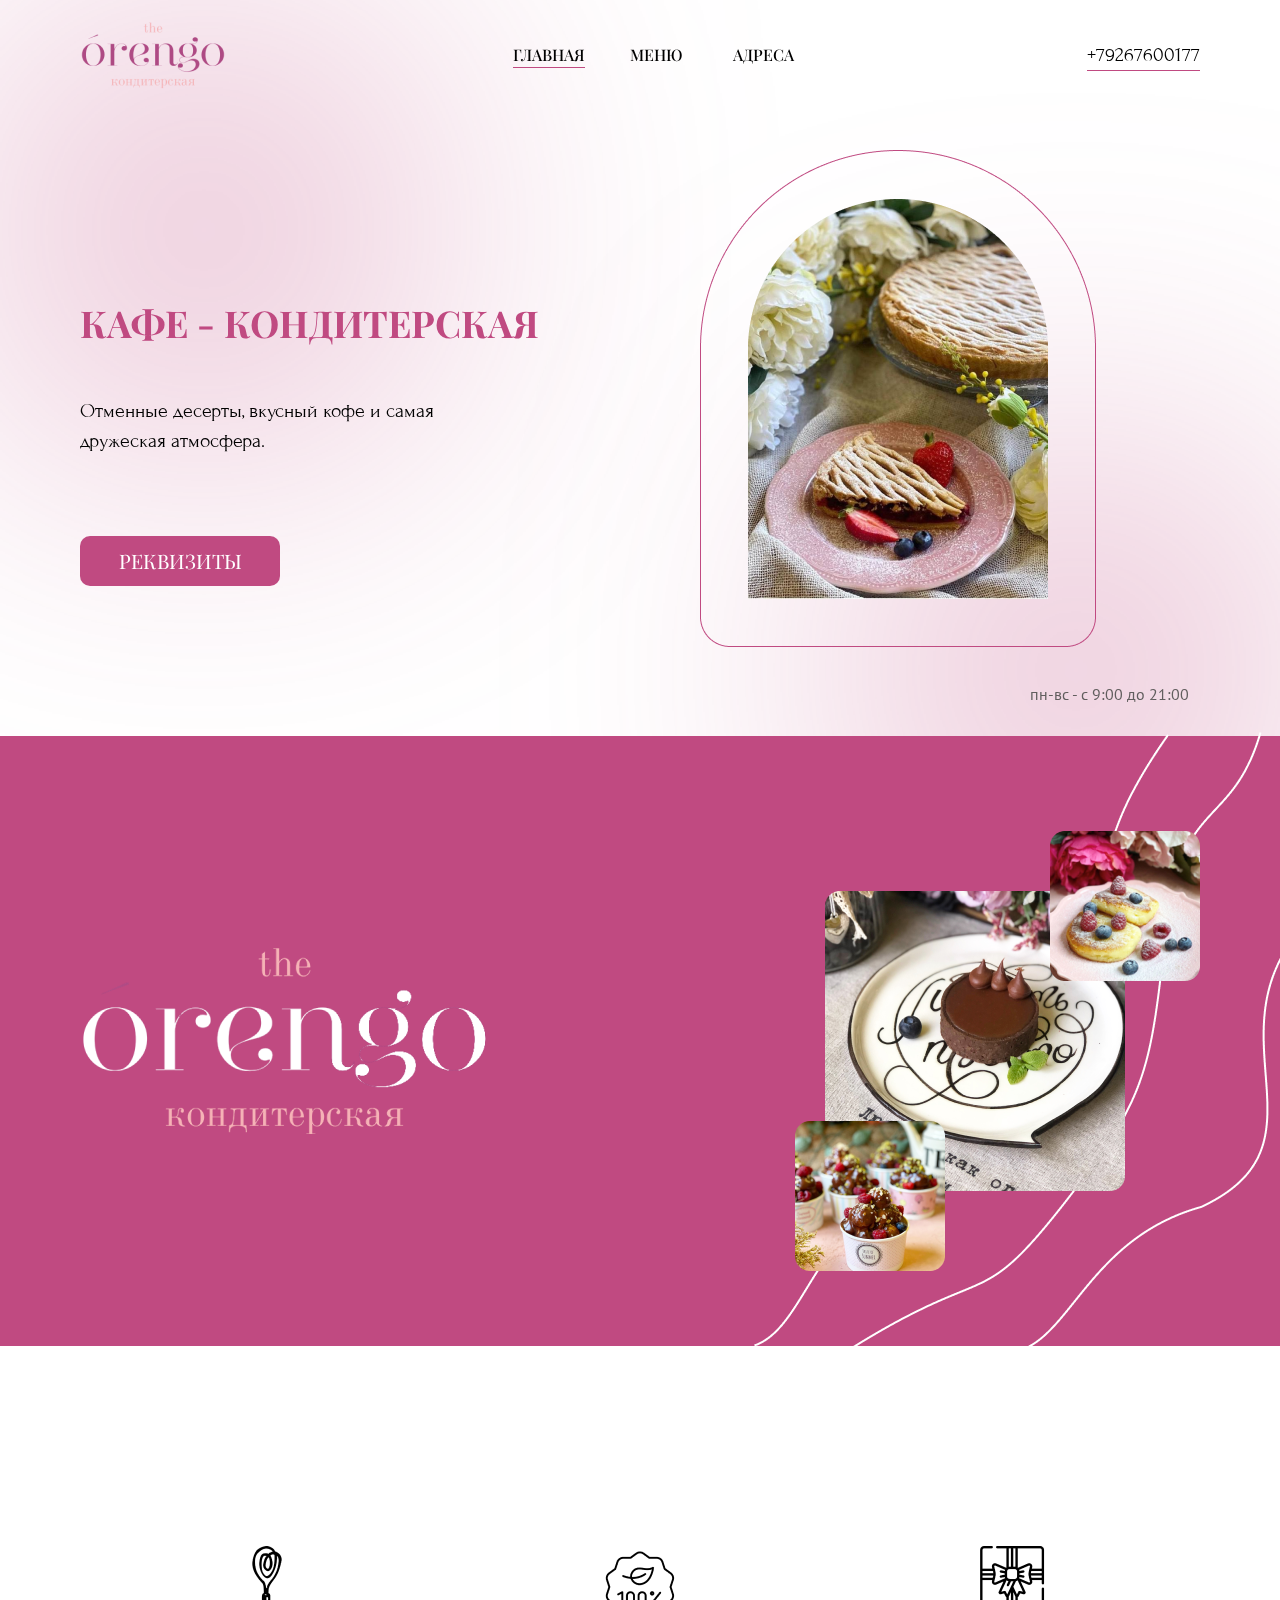
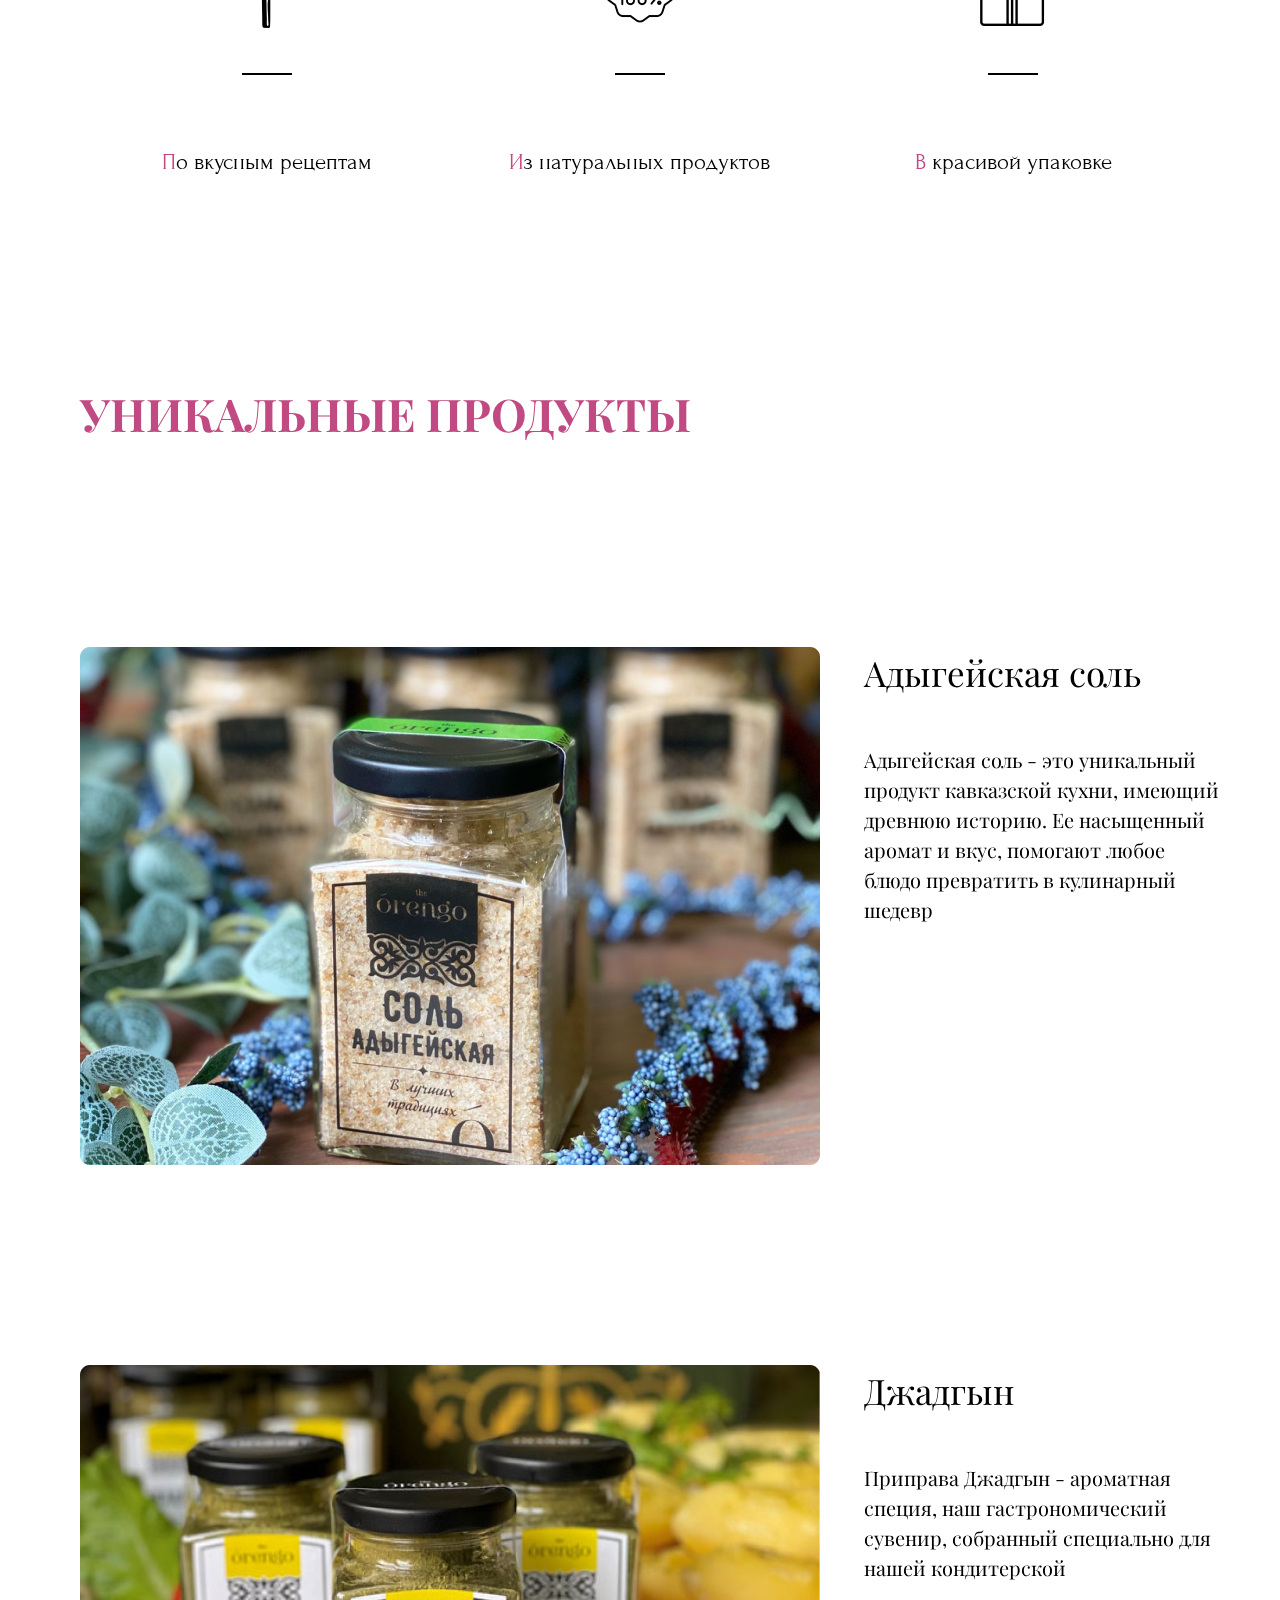
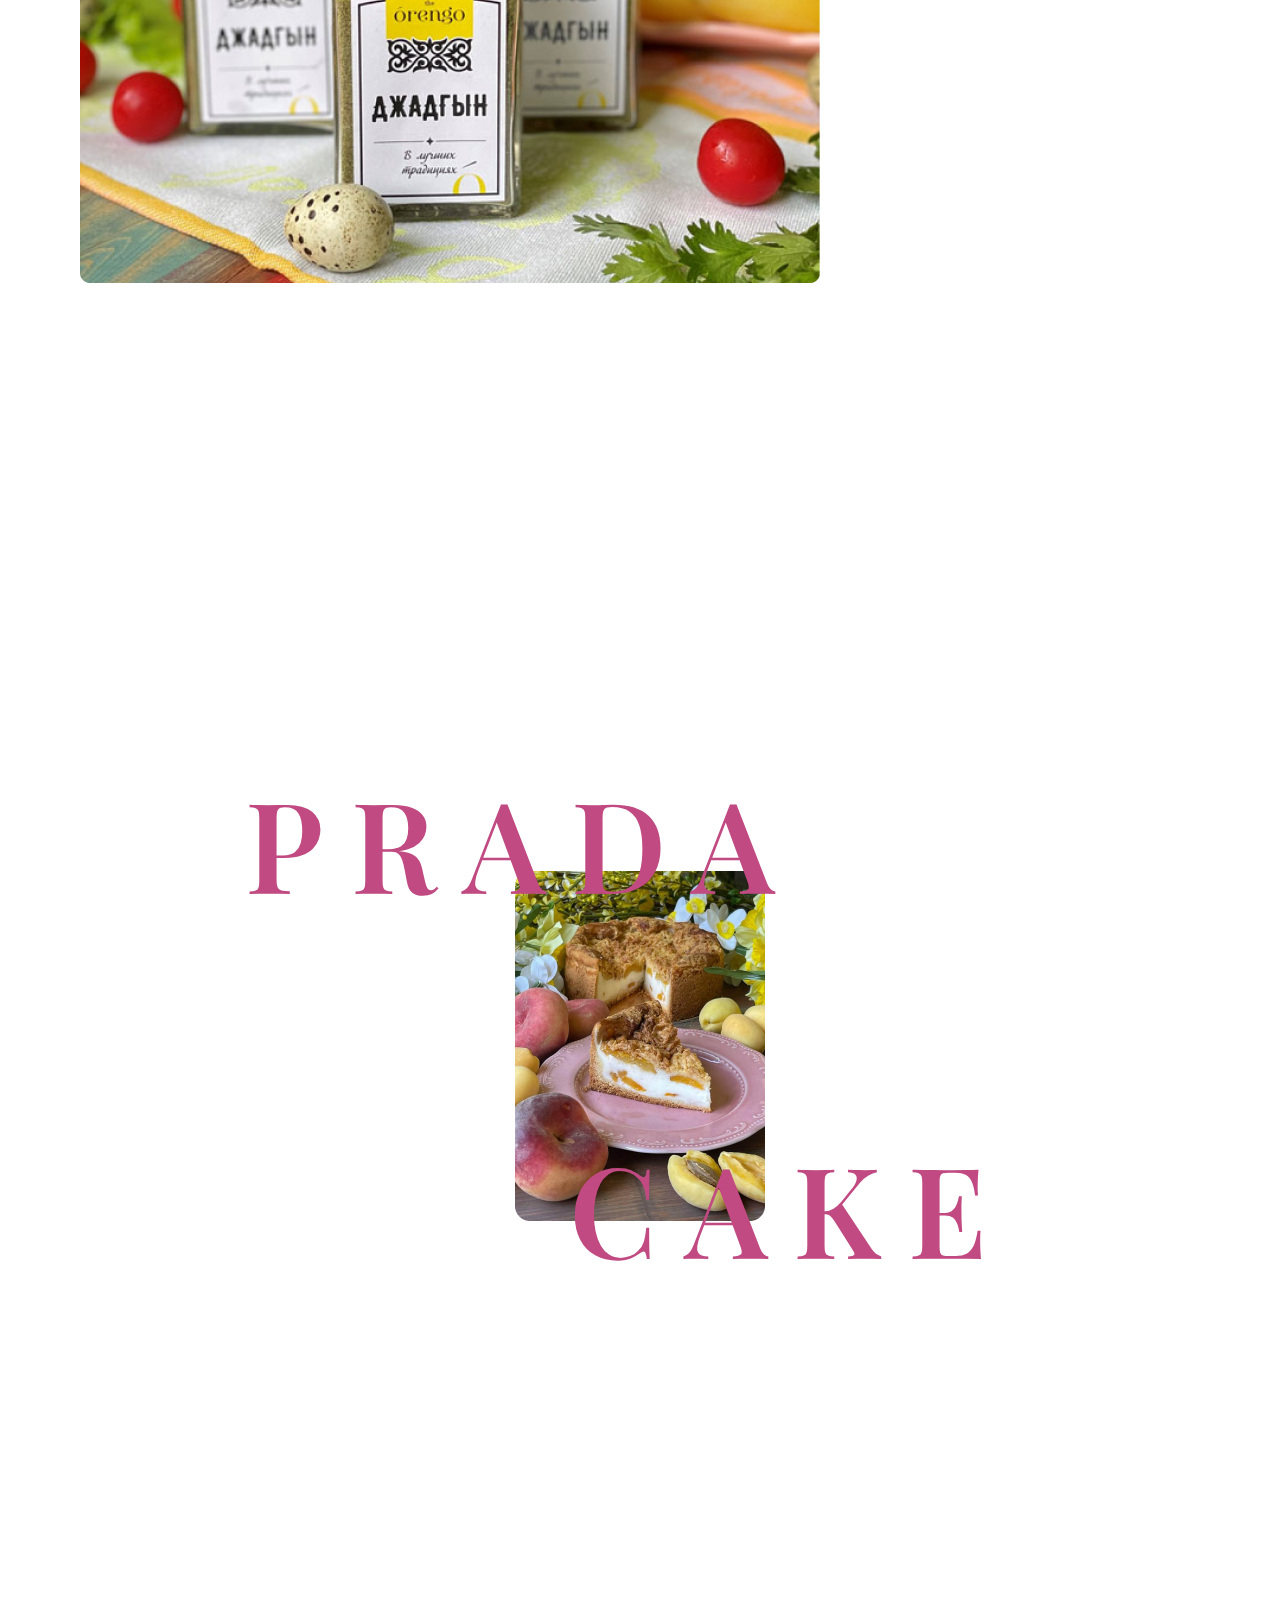
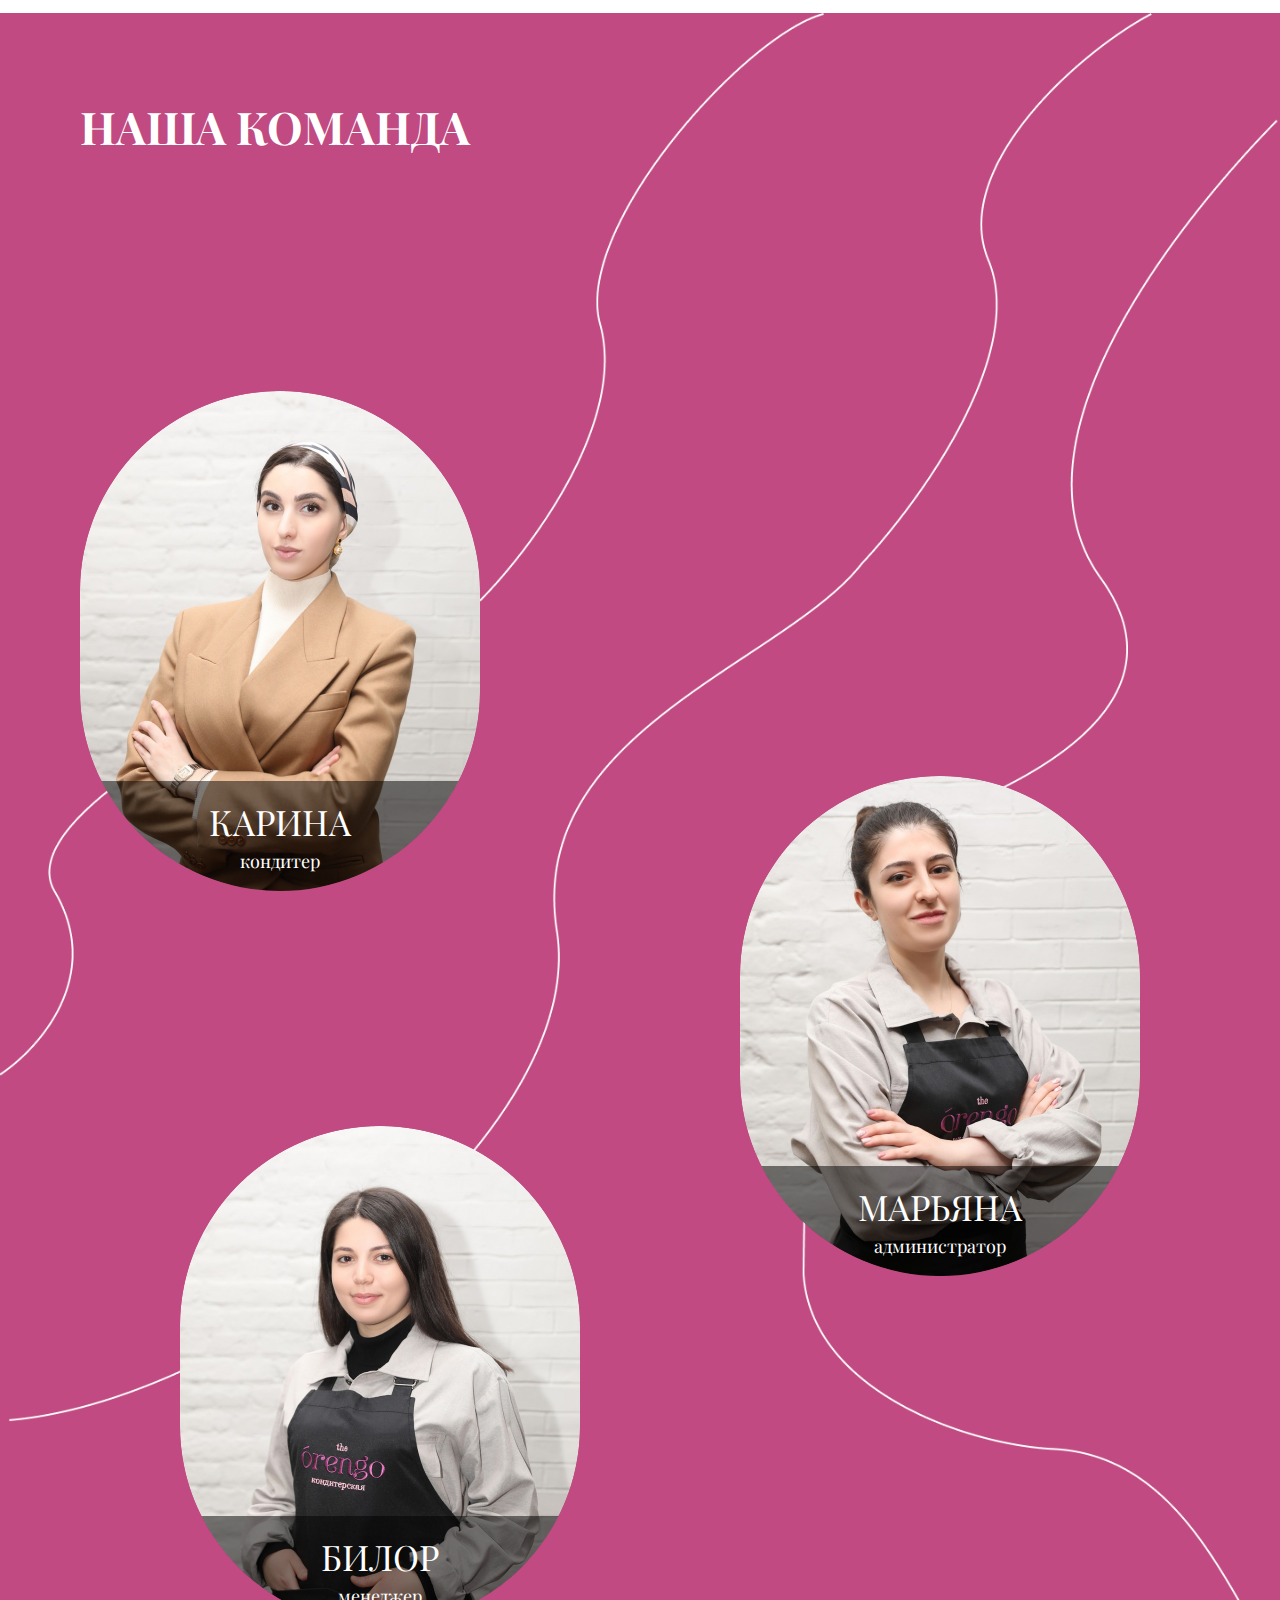
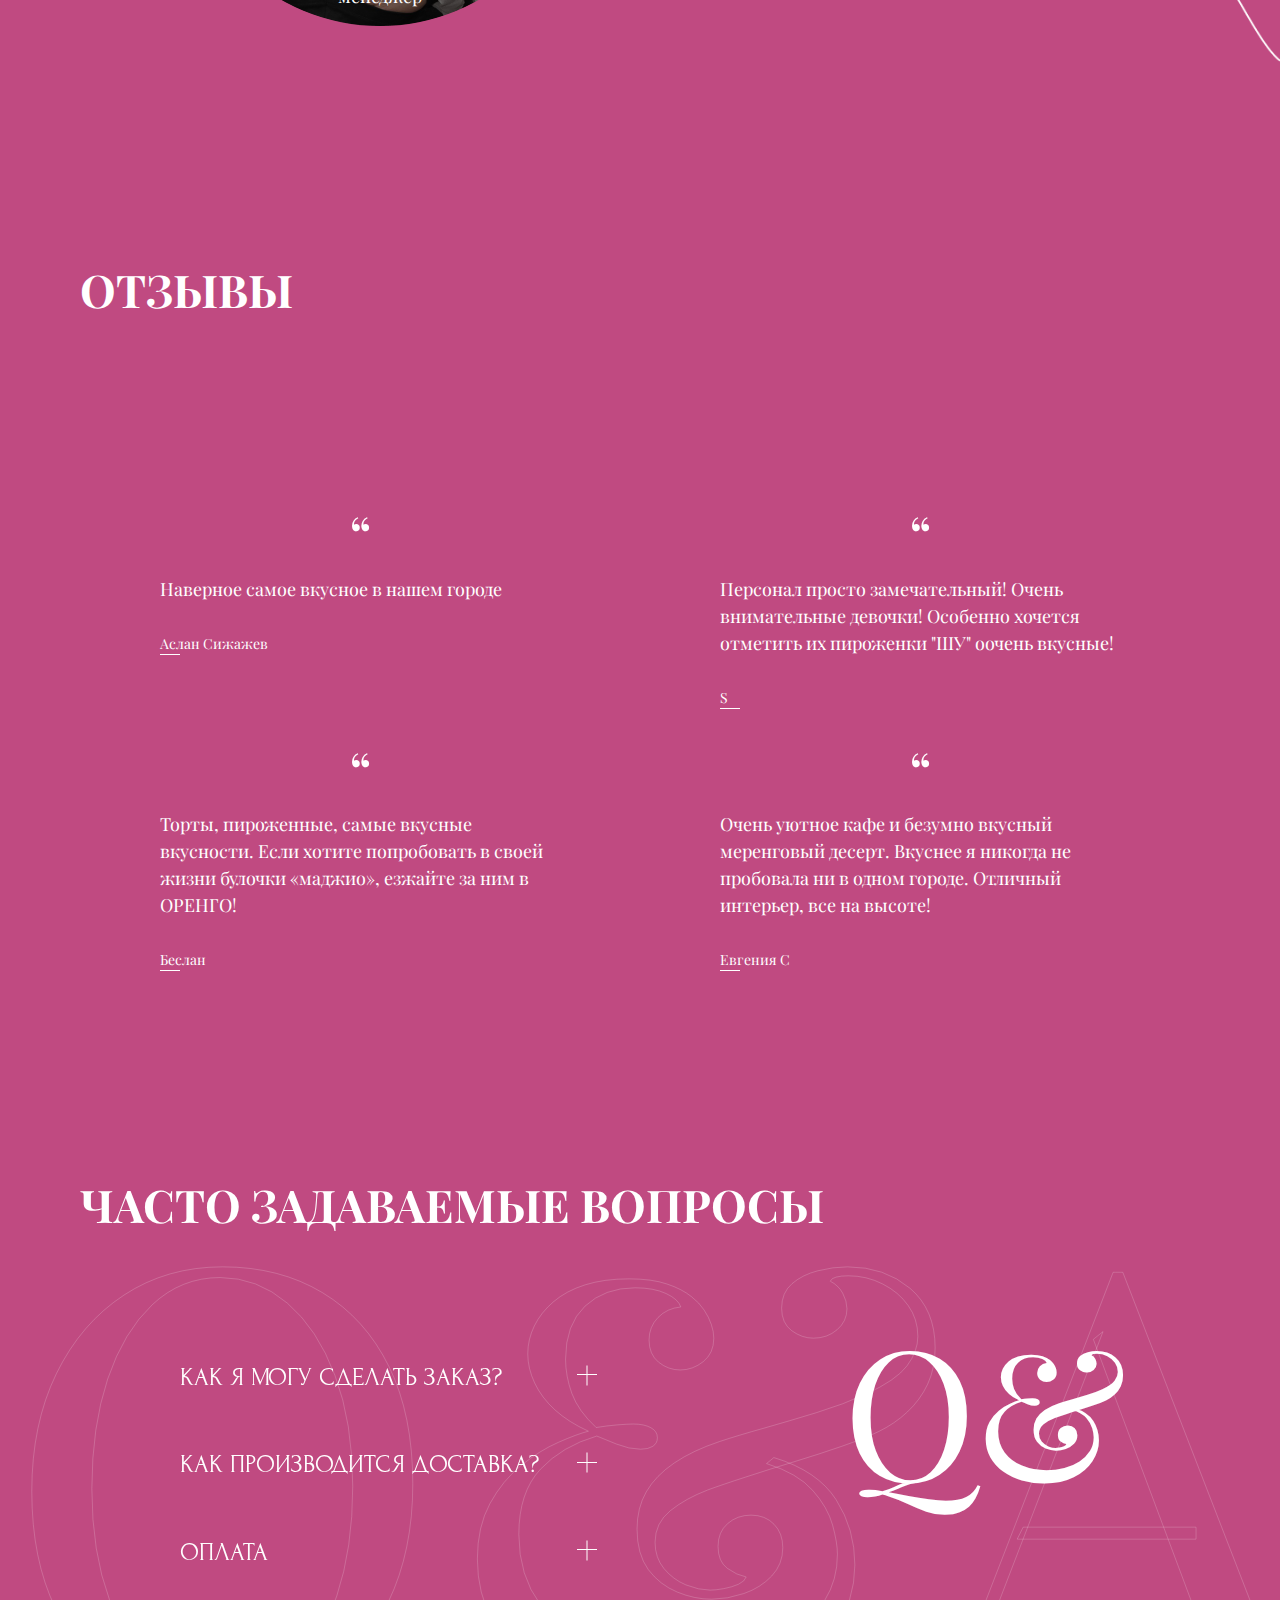
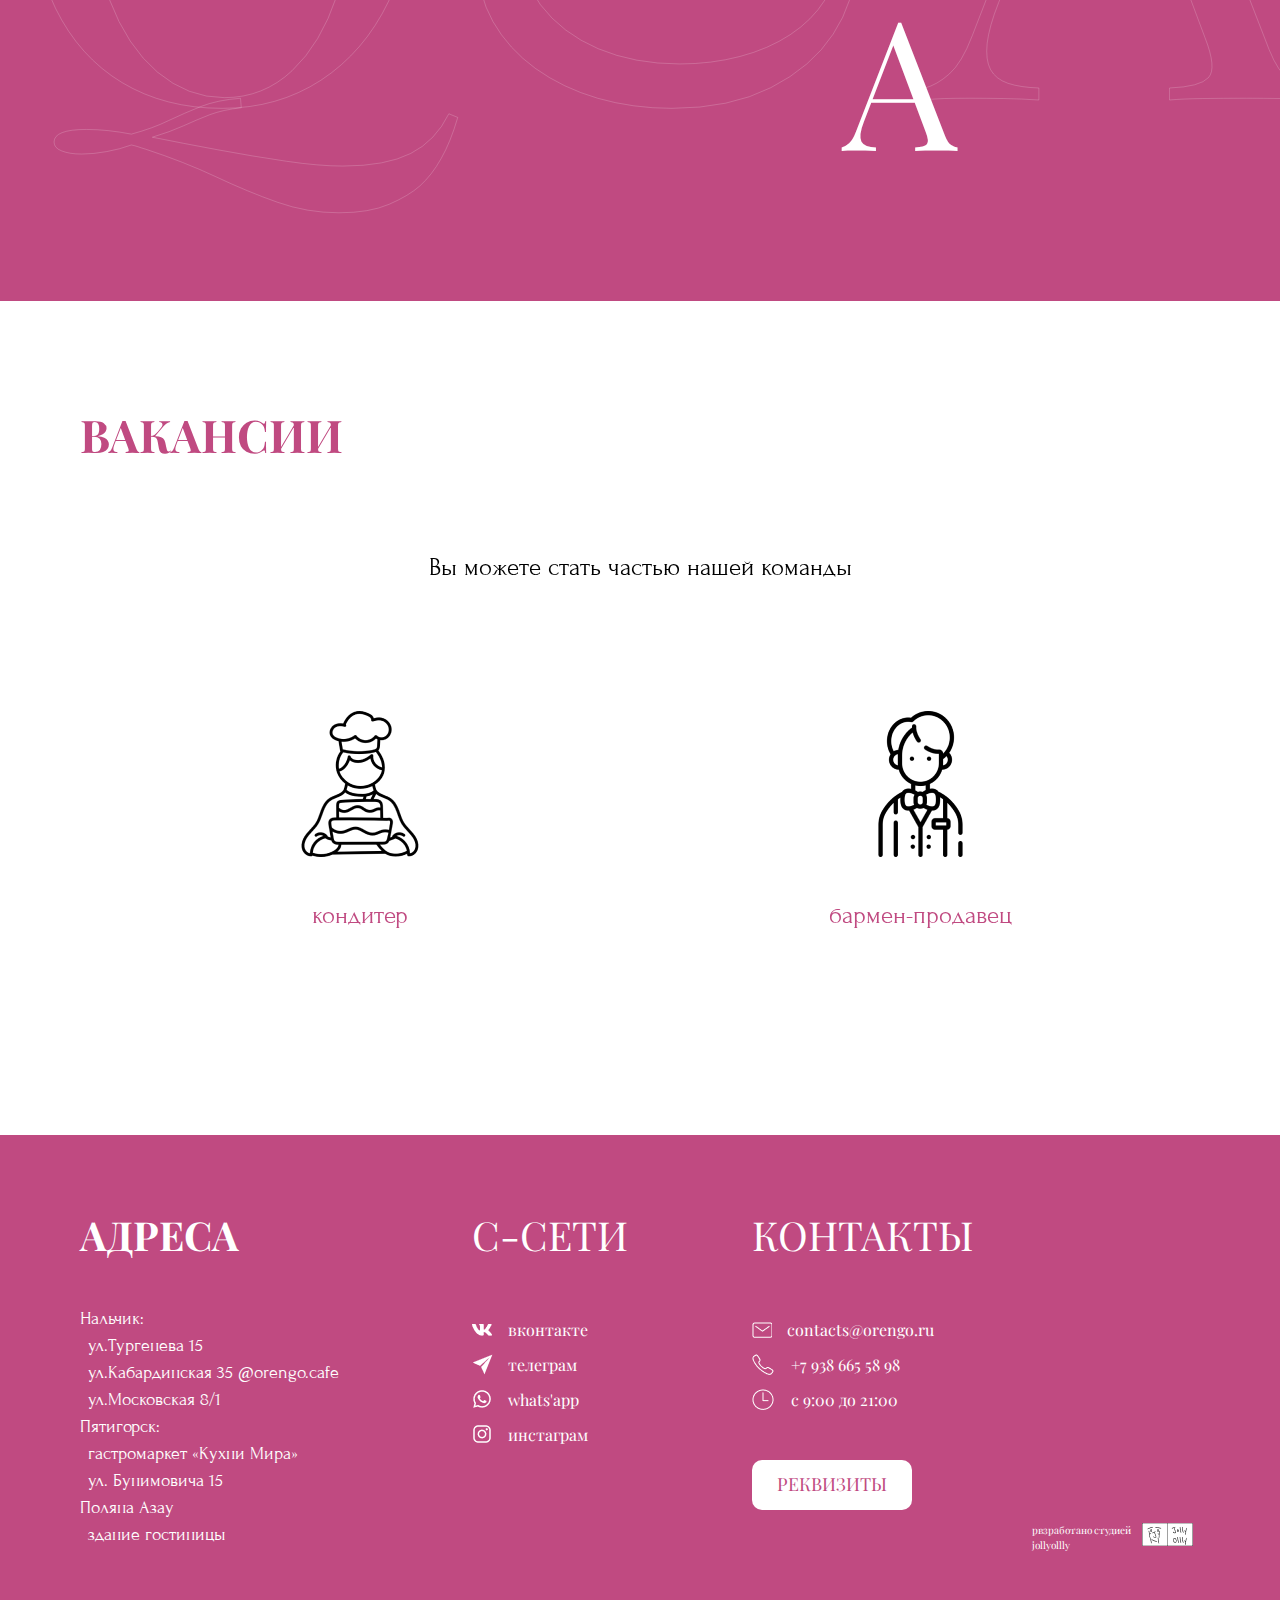
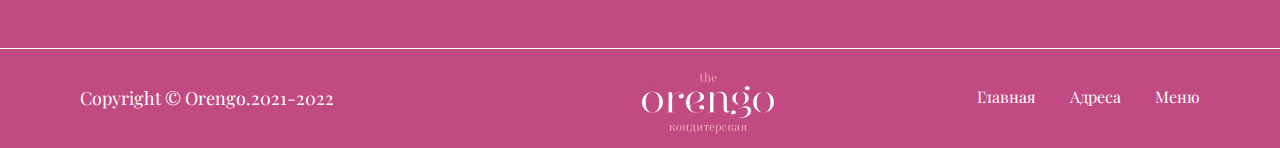
==== commit ba66914a: "Update index.html" ====
--- a/index.html
+++ b/index.html
@@ -97,7 +97,7 @@
 					<h1 class="main__title">кафе - кондитерская</h1>
 					<div class="main__img-a"></div>
 					<p class="main__p">Отменные десерты, вкусный кофе и самая дружеская атмосфера.</p>
-					<a href="#" class="main__btn">Реквизиты</a>
+					<a href="#" class="main__btn main__rekvis">Реквизиты</a>
 					<a href='tel:+79604298000' class="main__btn">Позвонить</a>
 				</div>
 				<div class="main__second">
@@ -174,7 +174,7 @@
 					<div class="products__text">
 						<h1 class="products__text-title">Джадгын</h1>
 						<p class="products__p">
-							Приправа Джадгын - ароматная специя , наш гастрономический сувенир, собранный специально  для нашей кондитерской
+							Приправа Джадгын - ароматная специя, наш гастрономический сувенир, собранный специально  для нашей кондитерской
 						</p>
 					</div>
 				</div>
@@ -469,4 +469,4 @@
 		});
 	</script>
 </body>
-</html>+</html>
--- a/css/general.css
+++ b/css/general.css
@@ -1,4 +1,4 @@
-@import url("https://fonts.googleapis.com/css2?family=Forum&family=PT+Sans:ital,wght@0,400;0,700;1,400&family=Playfair+Display:ital,wght@0,400;0,500;0,600;0,700;0,800;0,900;1,400;1,600&display=swap");
+@import url('https://fonts.googleapis.com/css2?family=Forum&family=PT+Sans:ital,wght@0,400;0,700;1,400&family=Playfair+Display:ital,wght@0,400;0,500;0,600;0,700;0,800;0,900;1,400;1,600&family=Quicksand:wght@300;400;500;600&display=swap');
 *,
 *::before,
 *::after {
--- a/css/responsive.css
+++ b/css/responsive.css
@@ -2,6 +2,13 @@
 /*ОБЩЕЕ. Все одинаковое так и на планшете, и на мобильном//TABLET & MOBILE*/
 /*MOBILE*/
 @media only screen and (min-device-width: 320px) and (max-device-width: 767px) {
+  
+  .background__blur {
+    width: 300px;
+    height: 300px;
+    filter: blur(250px);
+  }
+  
   .title {
     width: 90%;
     font-size: 25px;
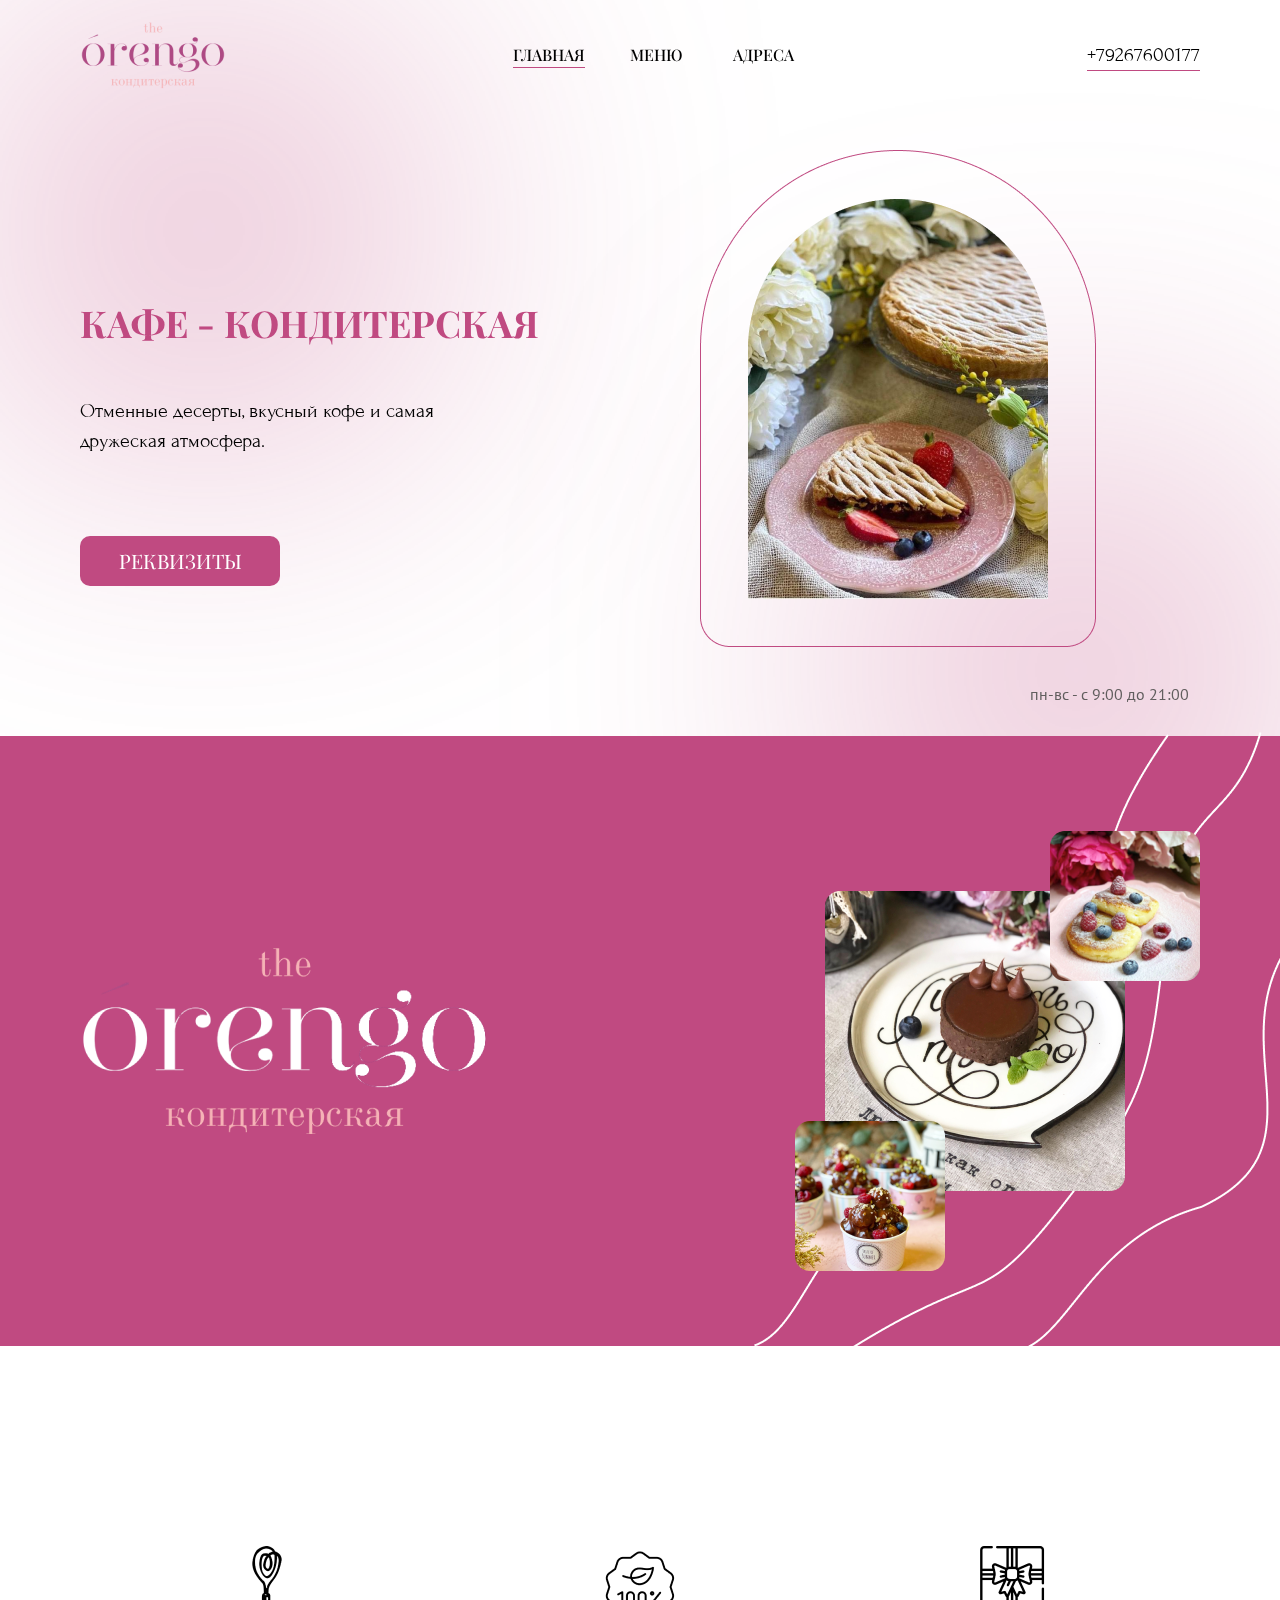
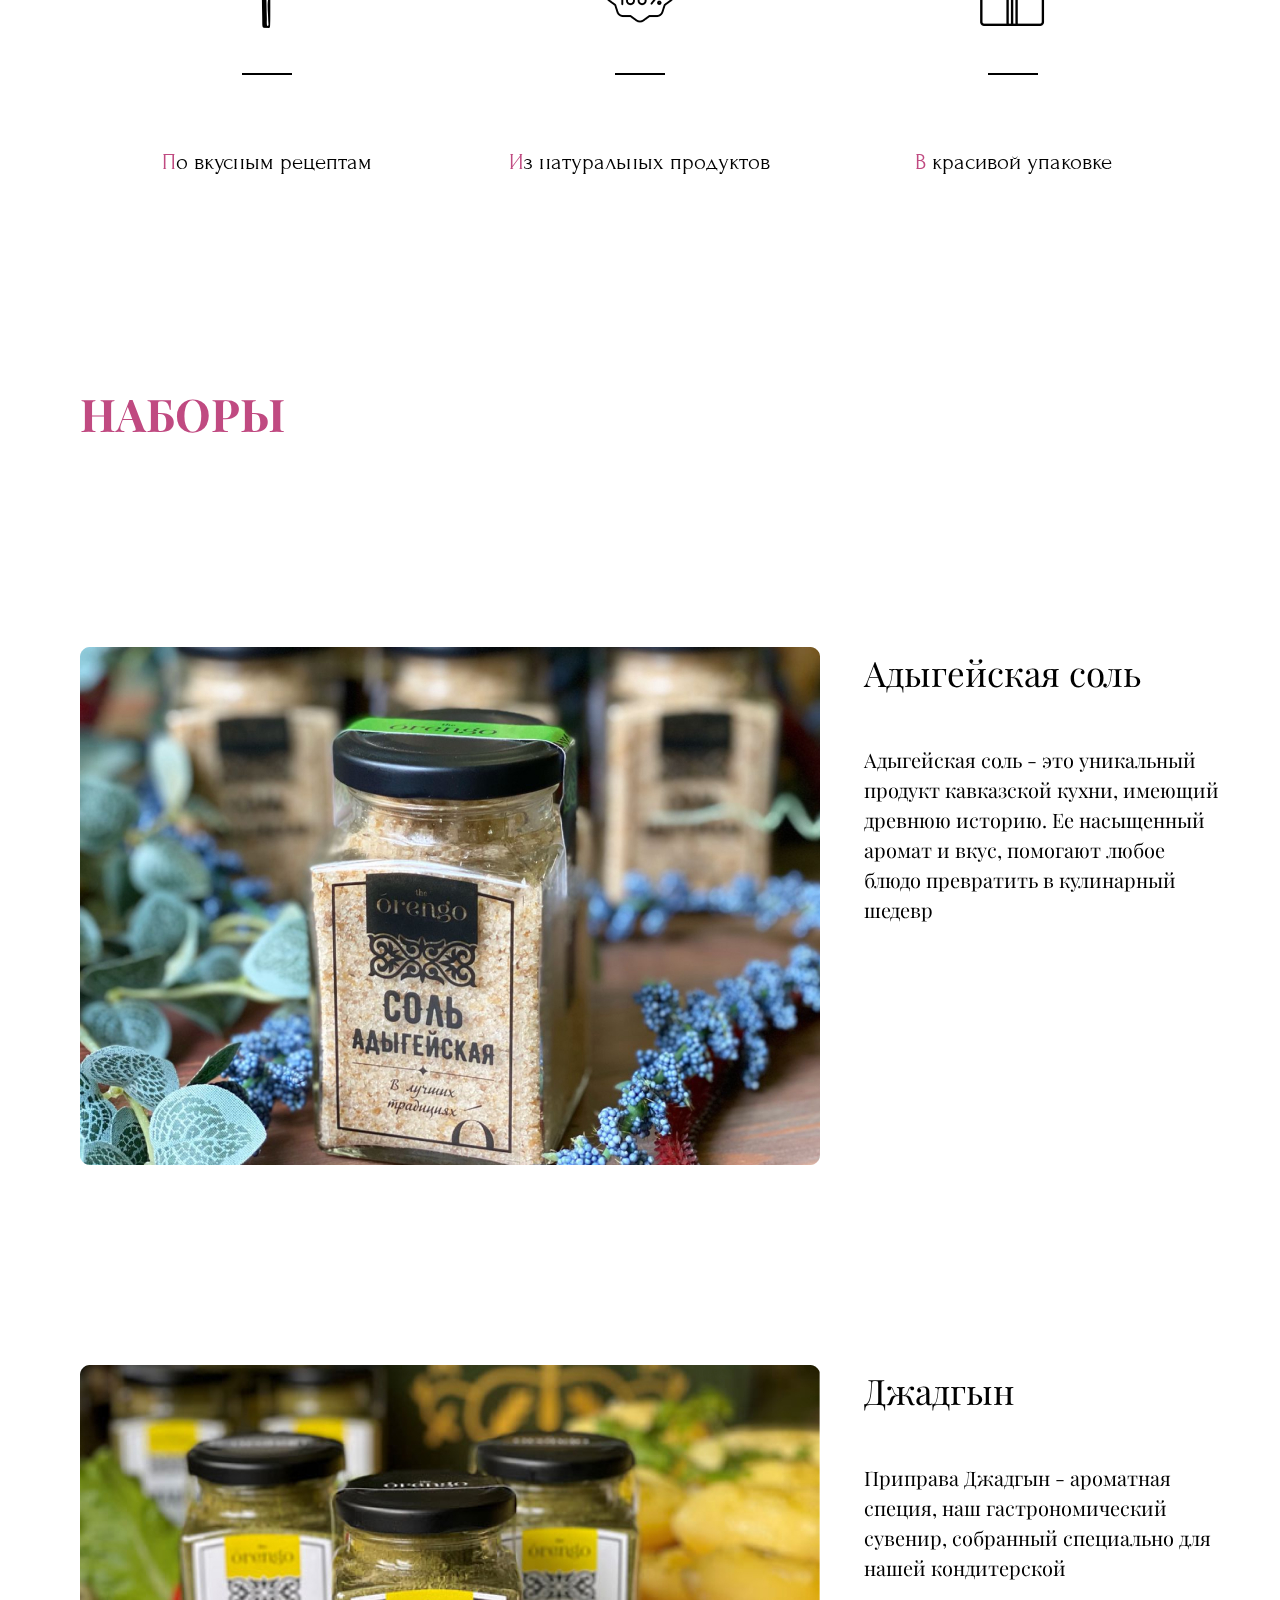
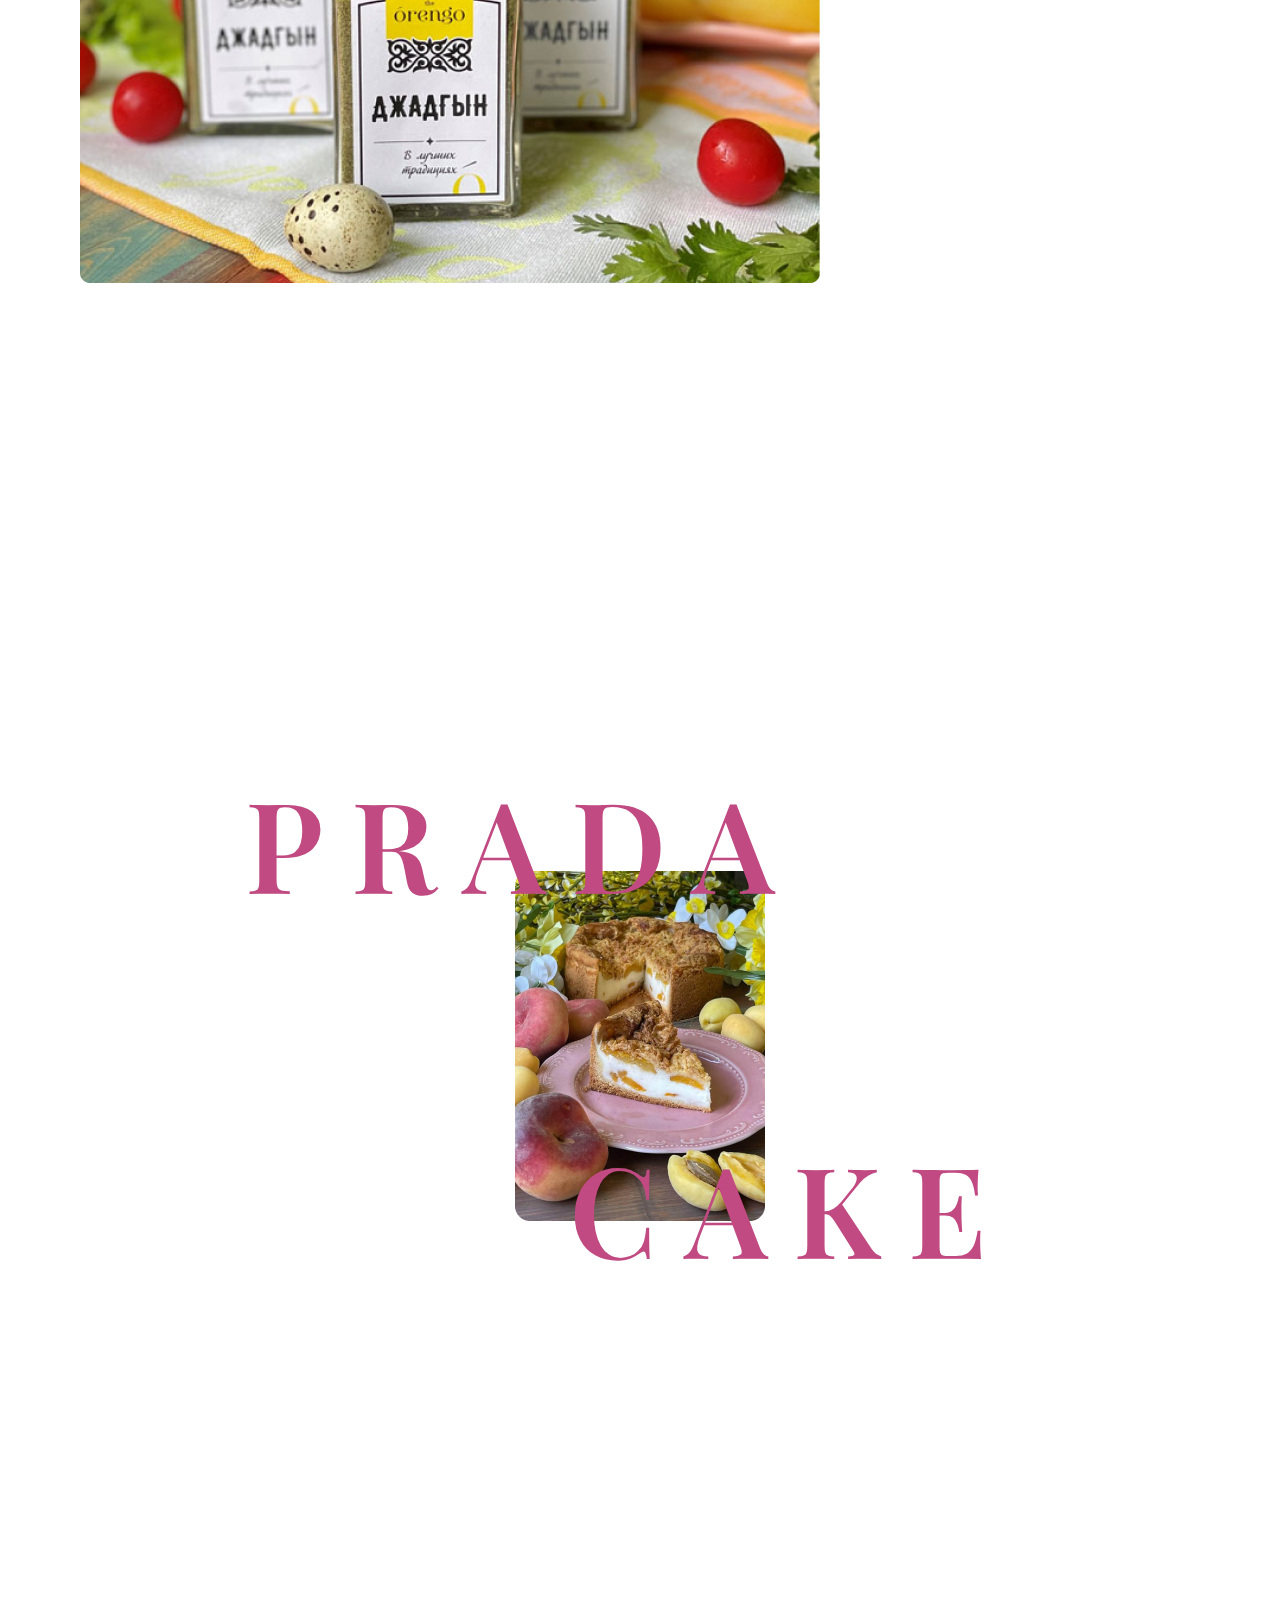
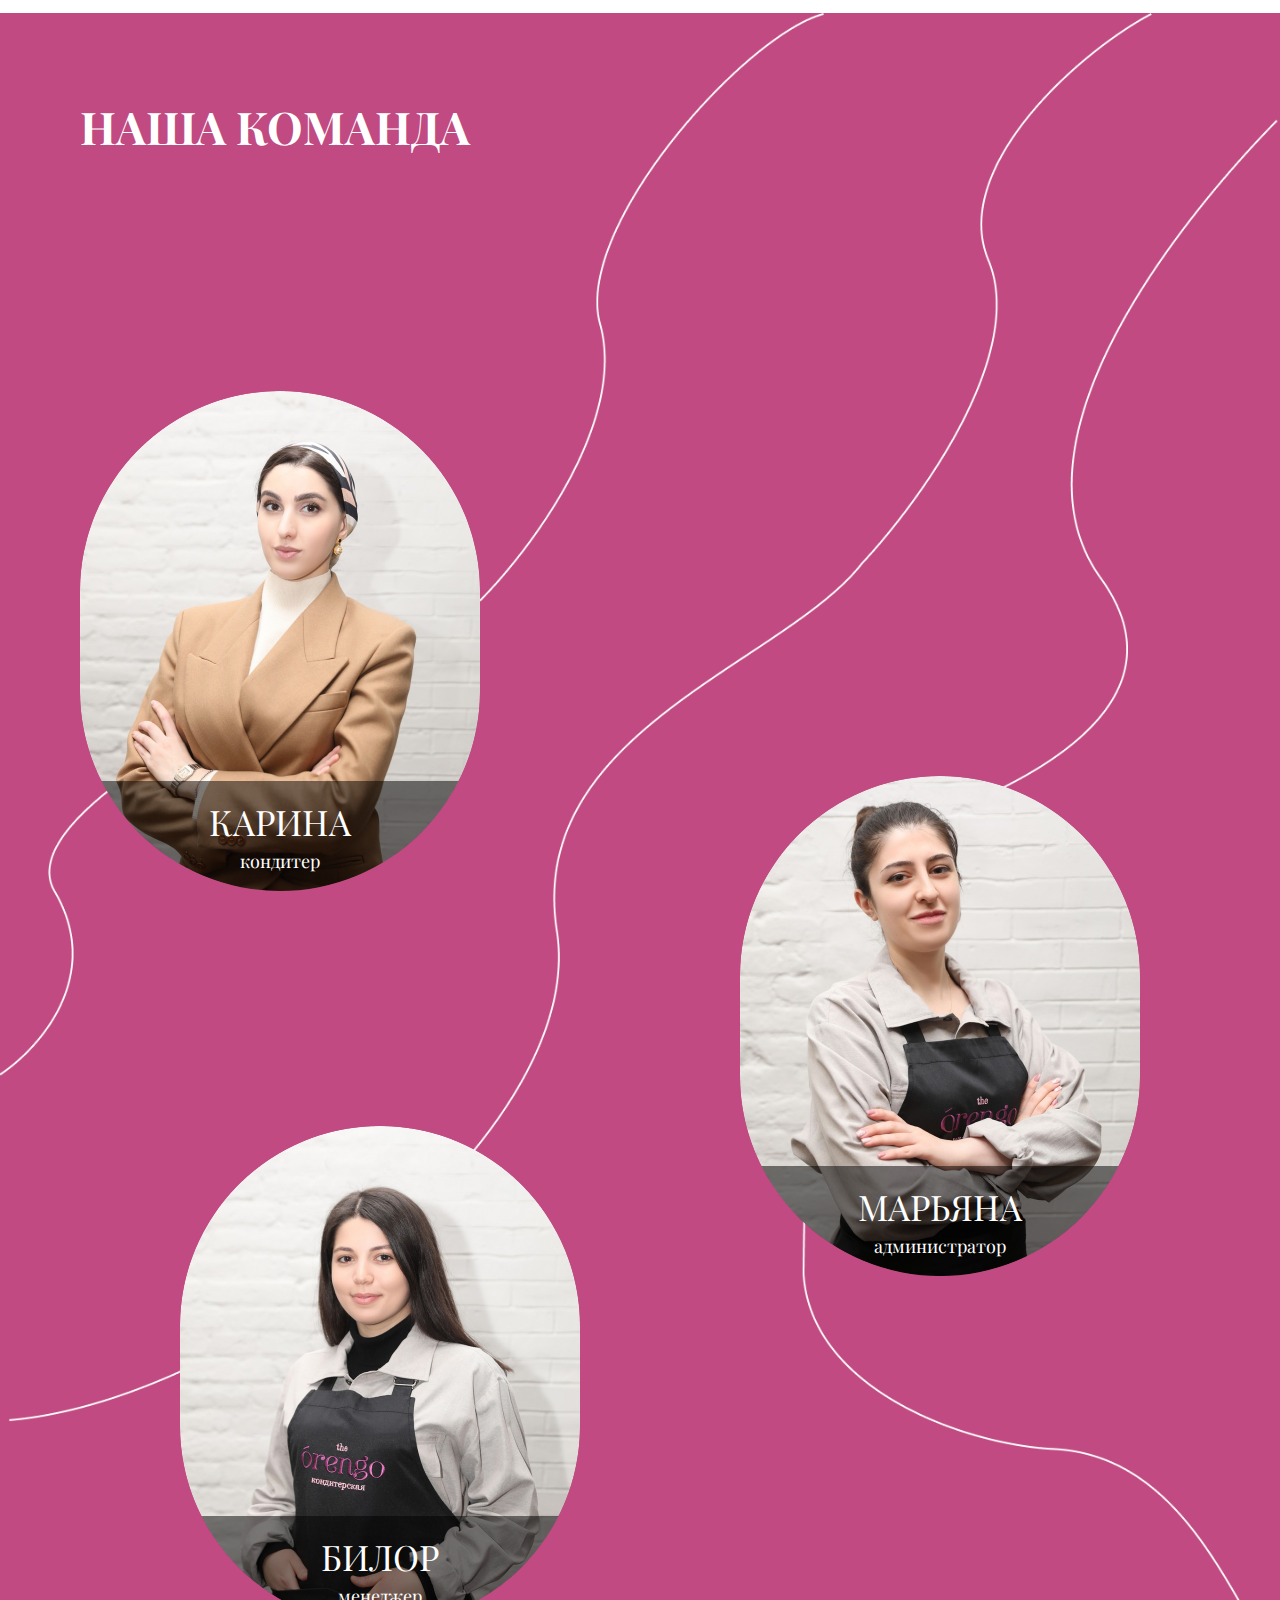
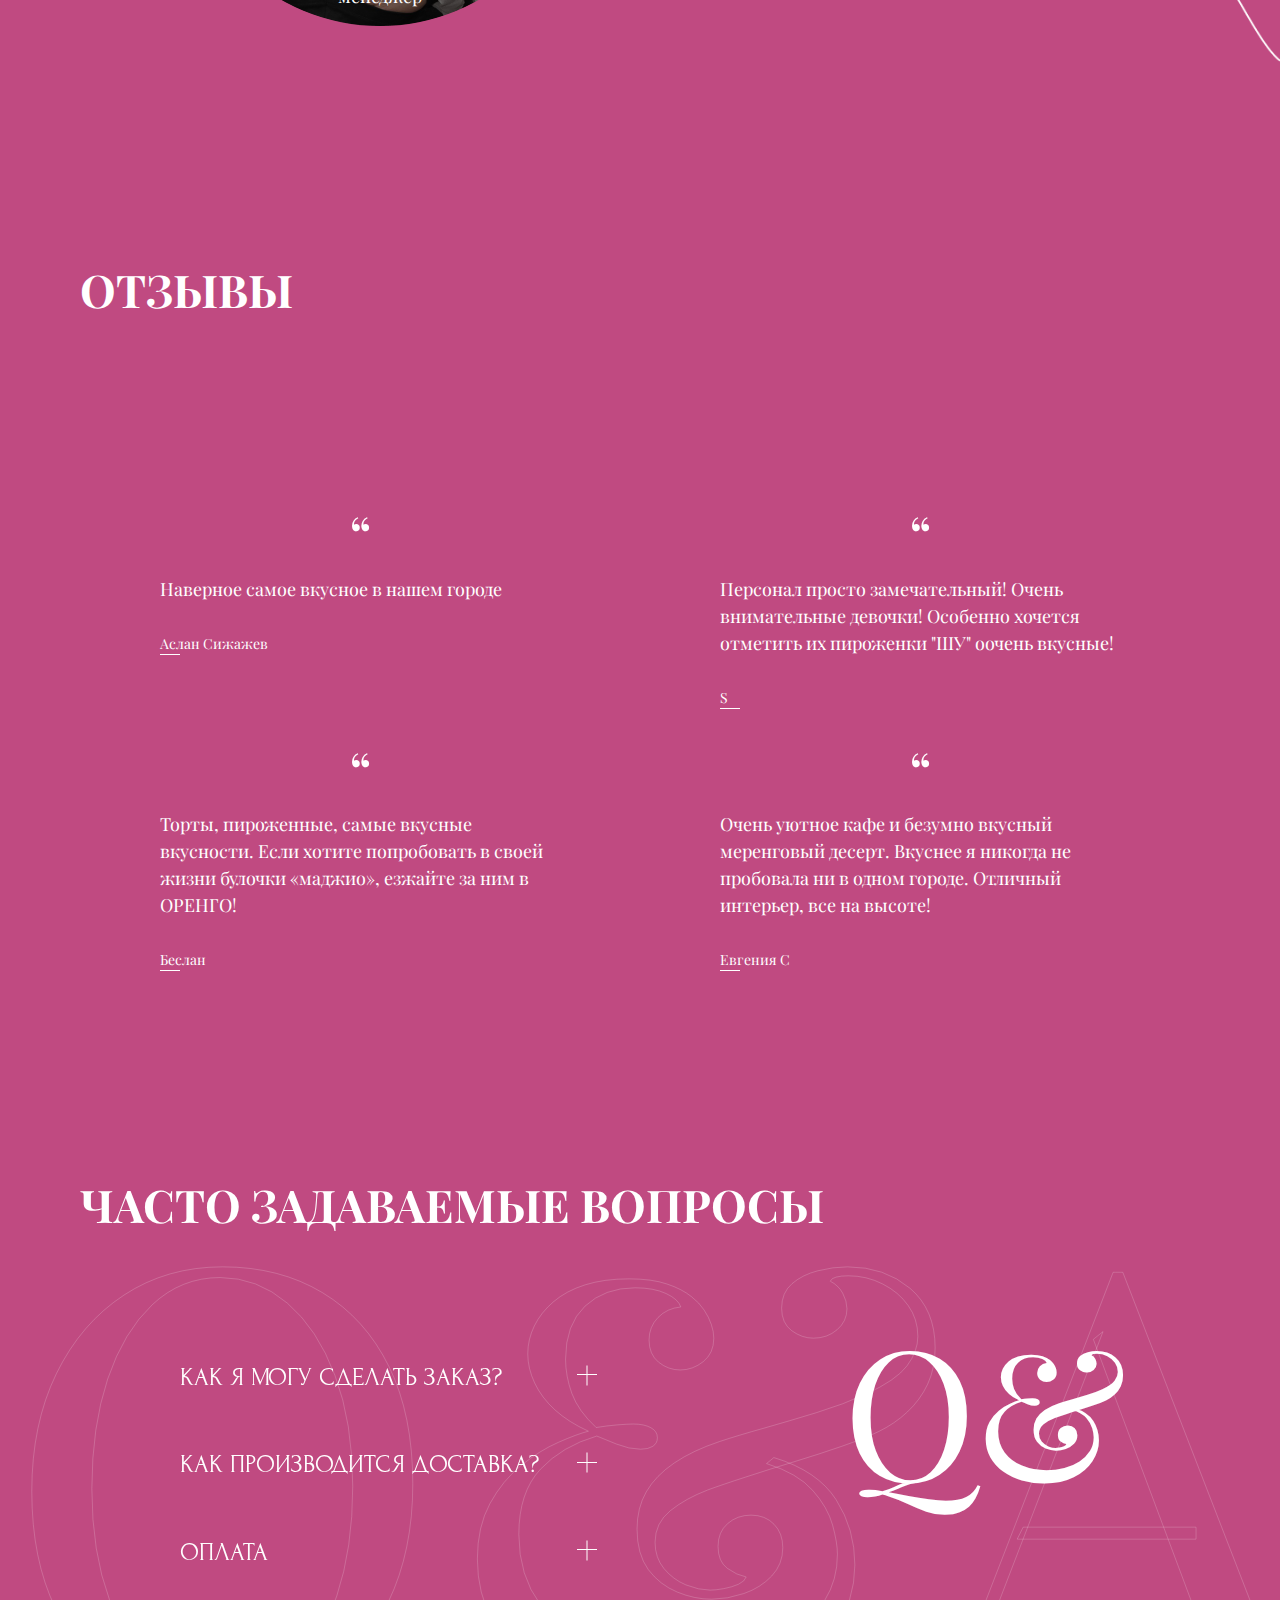
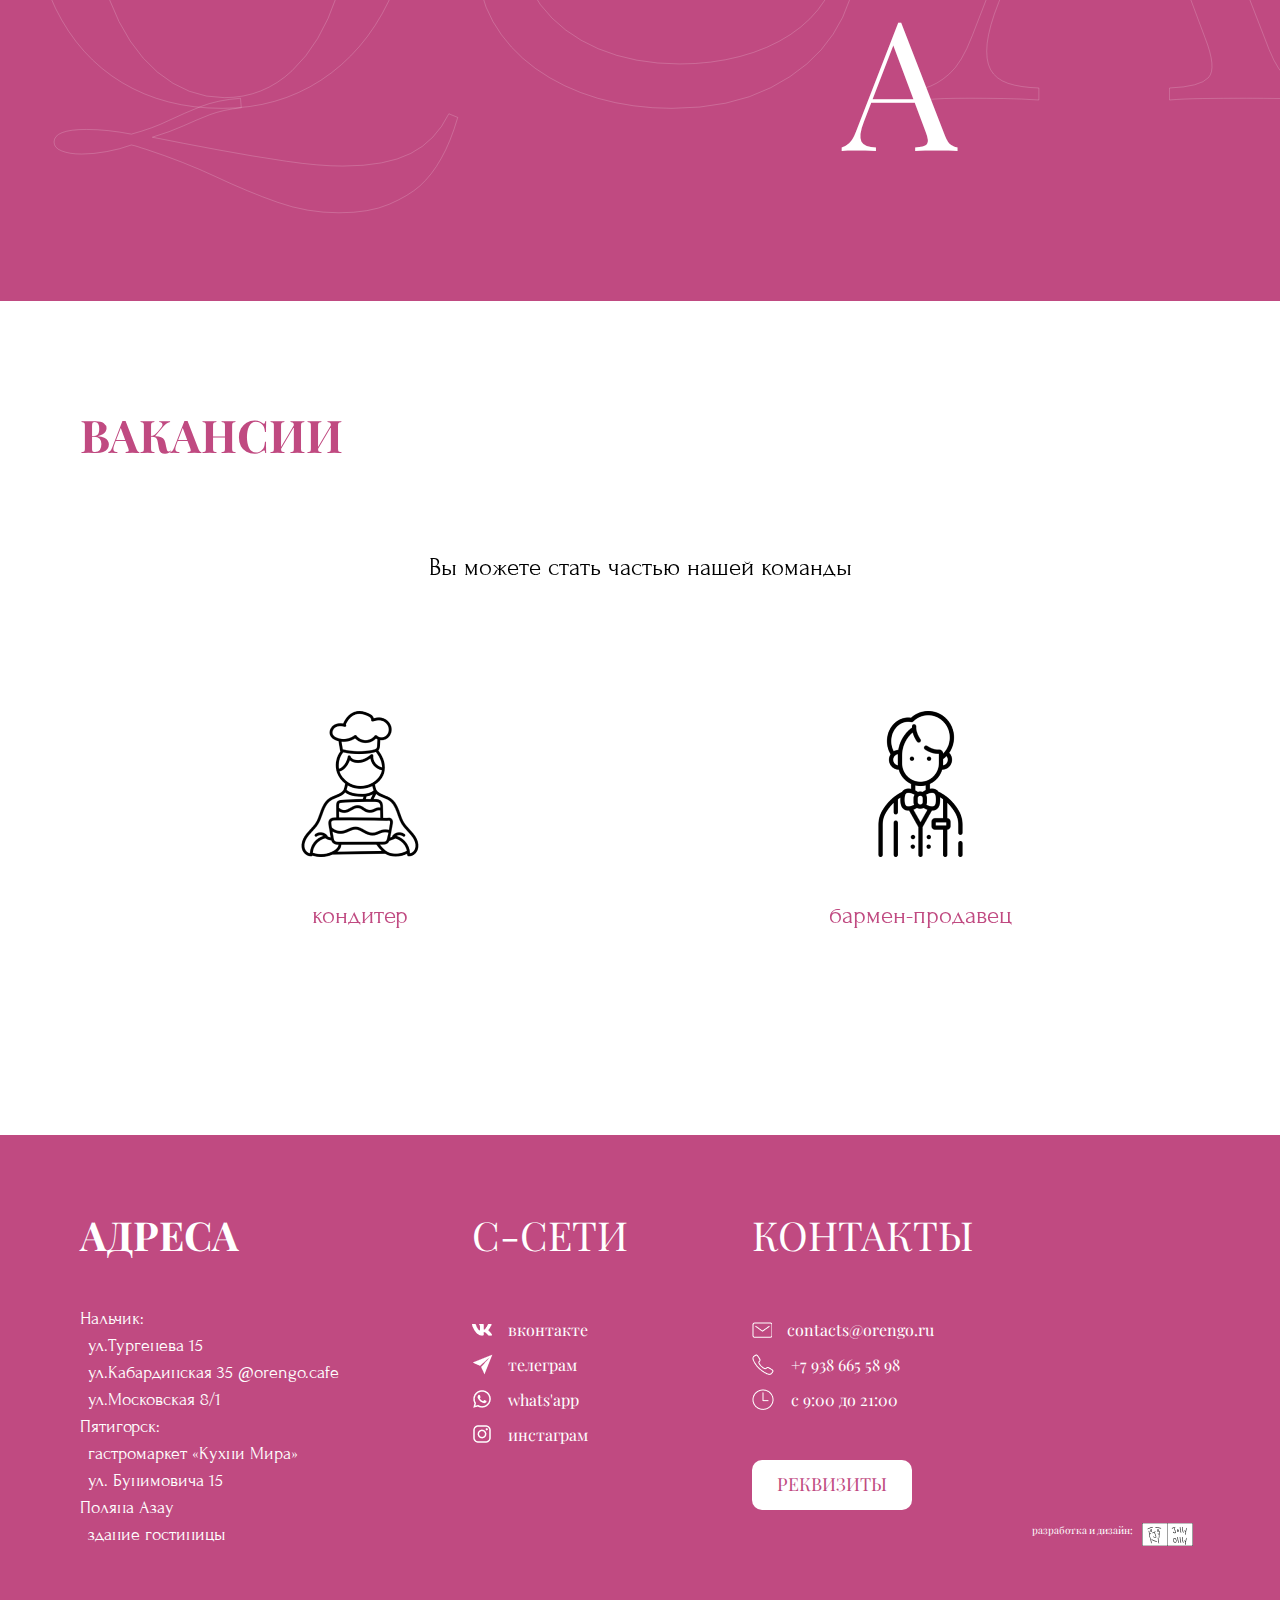
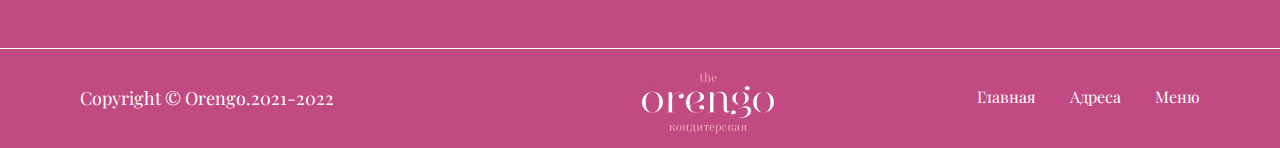
==== commit 090e1b40: "Update index.html" ====
--- a/index.html
+++ b/index.html
@@ -156,7 +156,7 @@
 
 	<section class="products" id="products">
 		<div class="container">
-			<div class="title products__title">Уникальные продукты</div>
+			<div class="title products__title">Наборы</div>
 			<div class="products__wrap">
 				<div class="products__item">
 					<h1 class="products__text-a">Адыгейская соль</h1>
@@ -421,7 +421,7 @@
 				</div>
 
 				<div class="footer__item">
-					<p>рвзработано студией jollyollly</p>
+					<p>разработка и дизайн:</p>
 					<a href="https://majorttom.github.io/majorTtom.github.io-jollyollly/#" class="footer__jo"></a>
 				</div>
 			</div>
